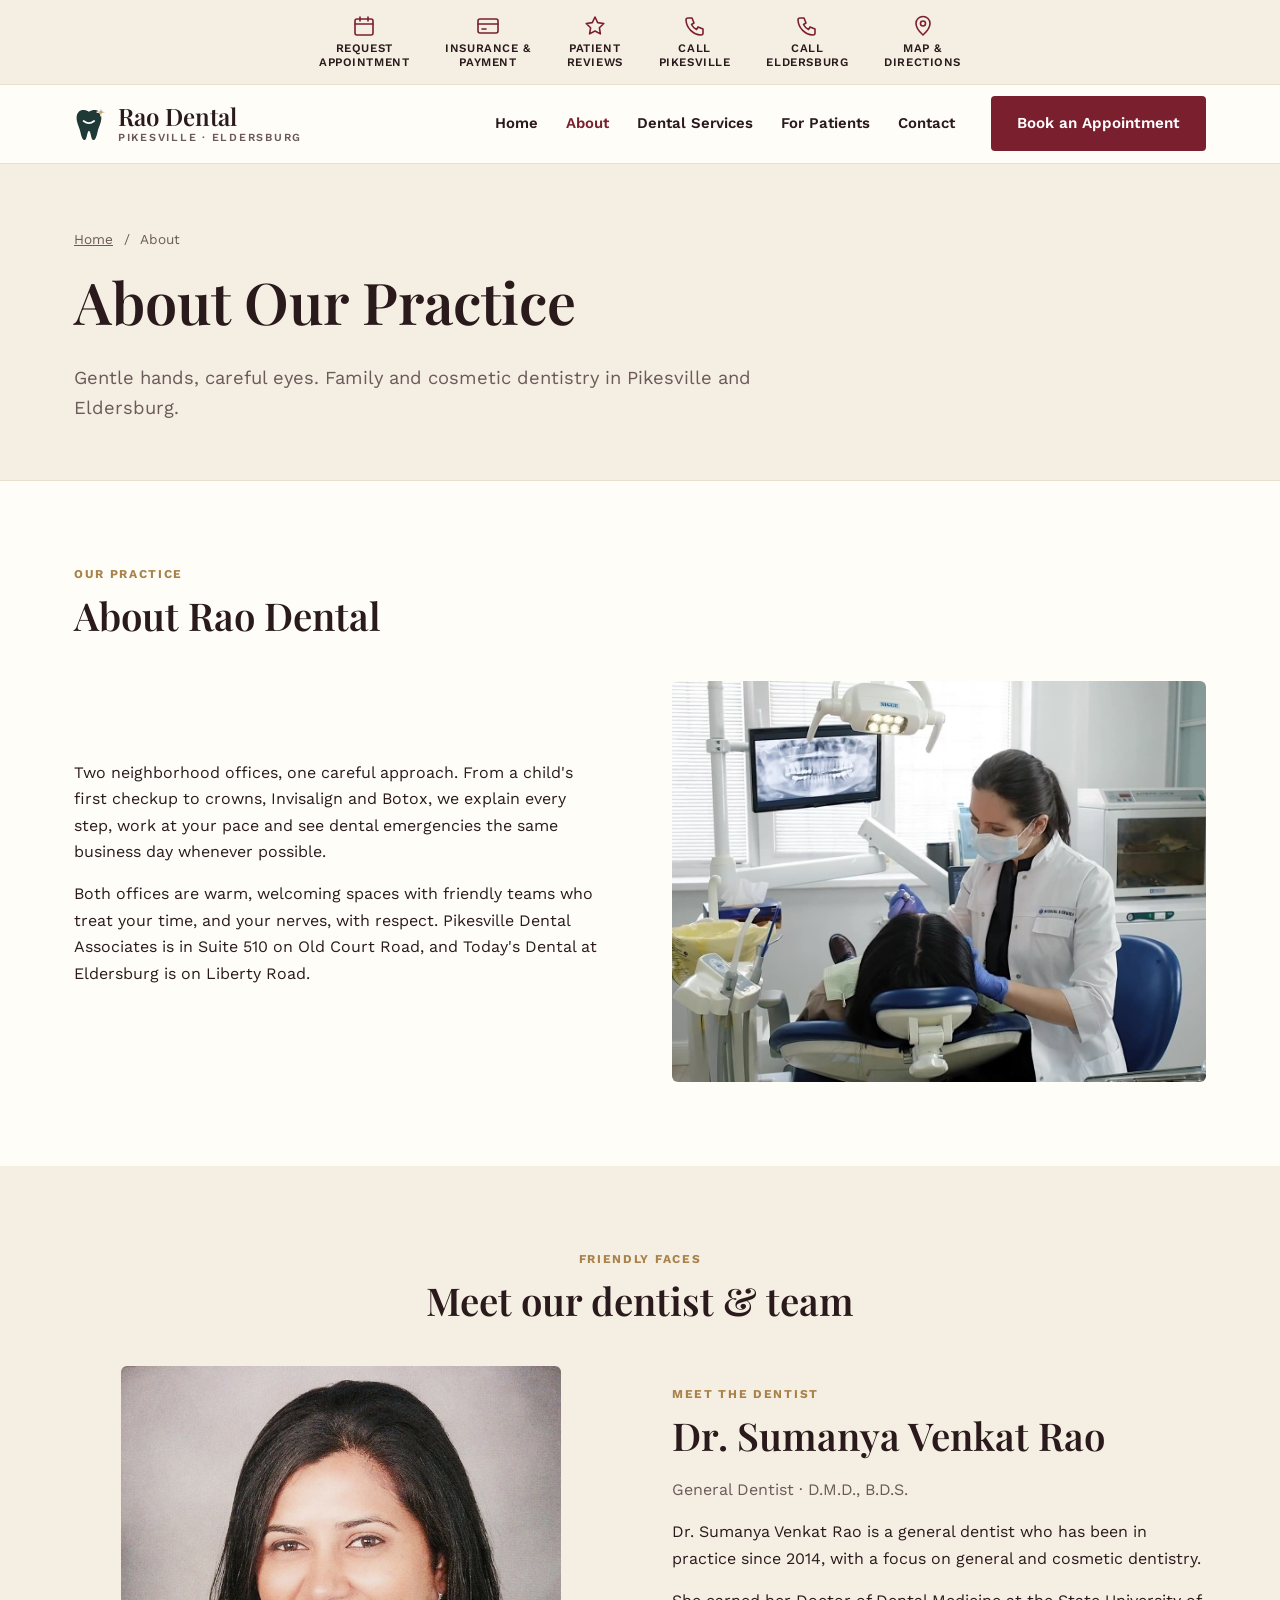
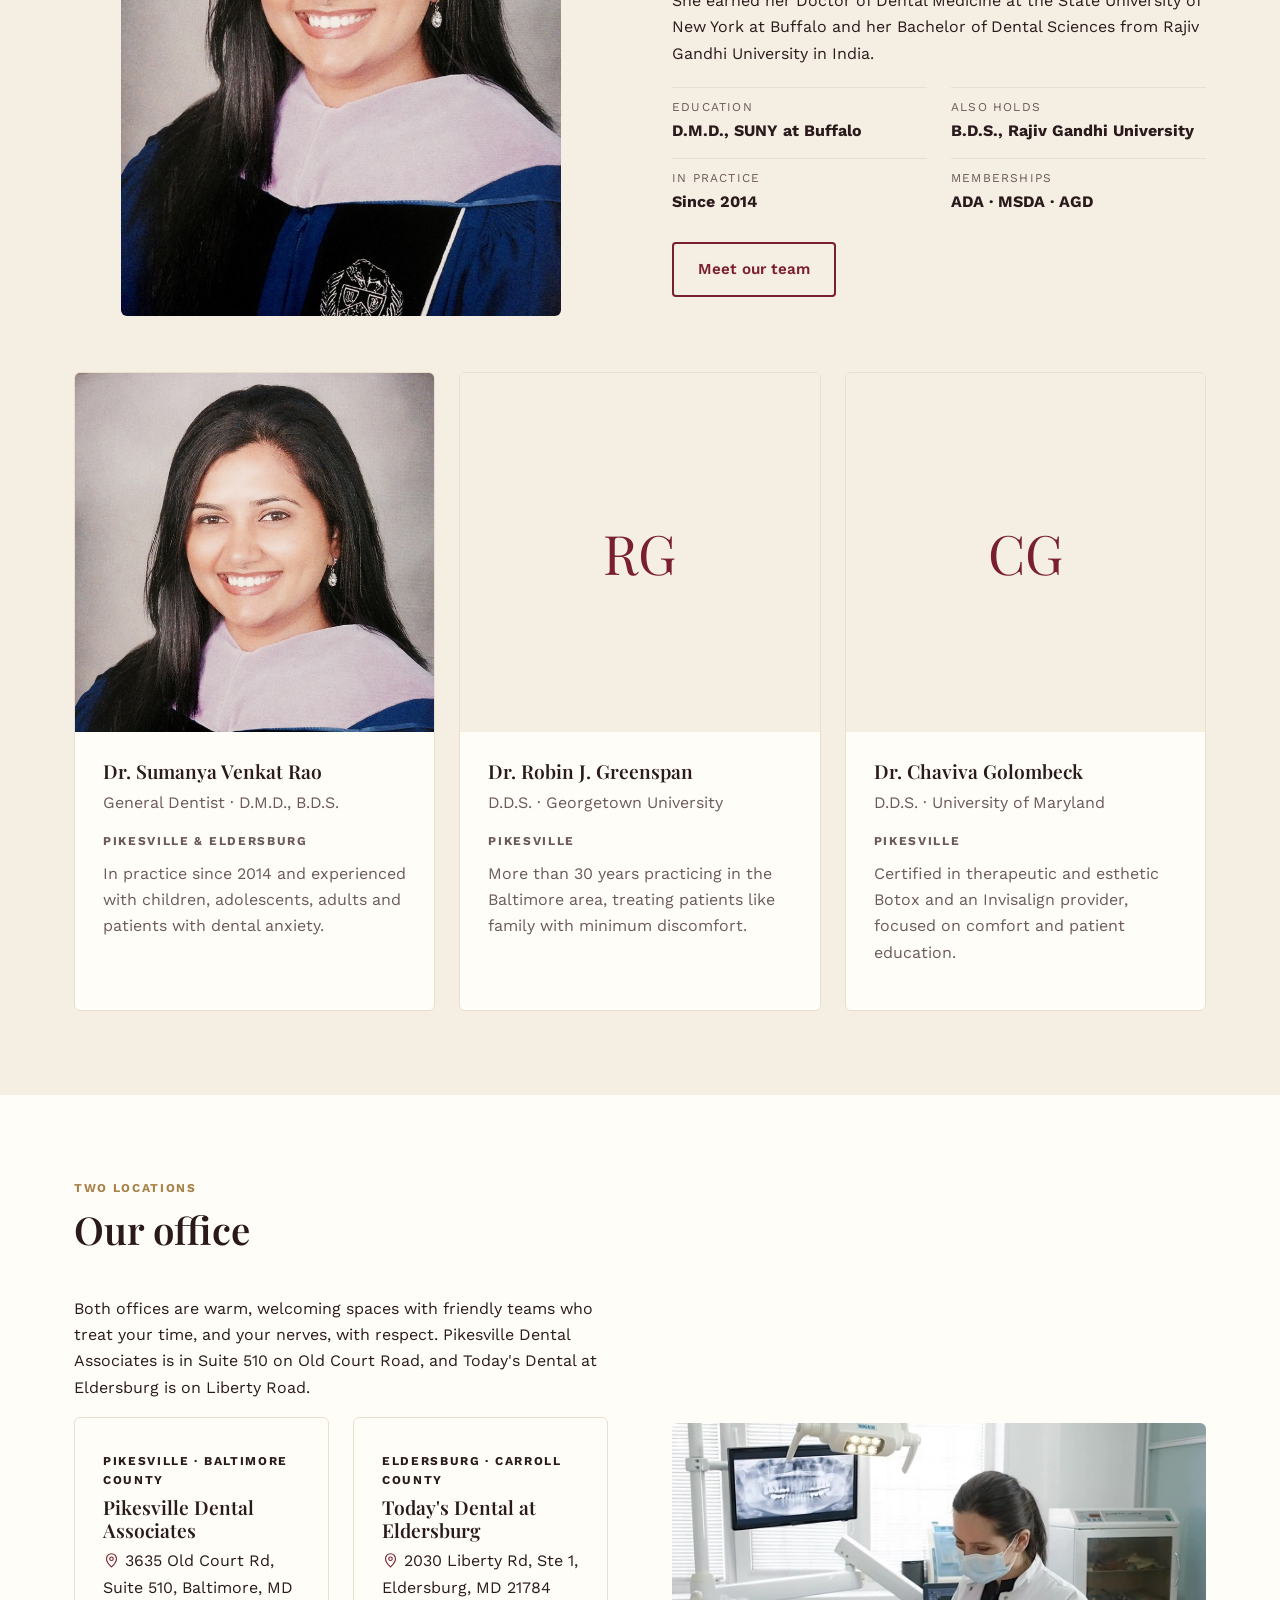
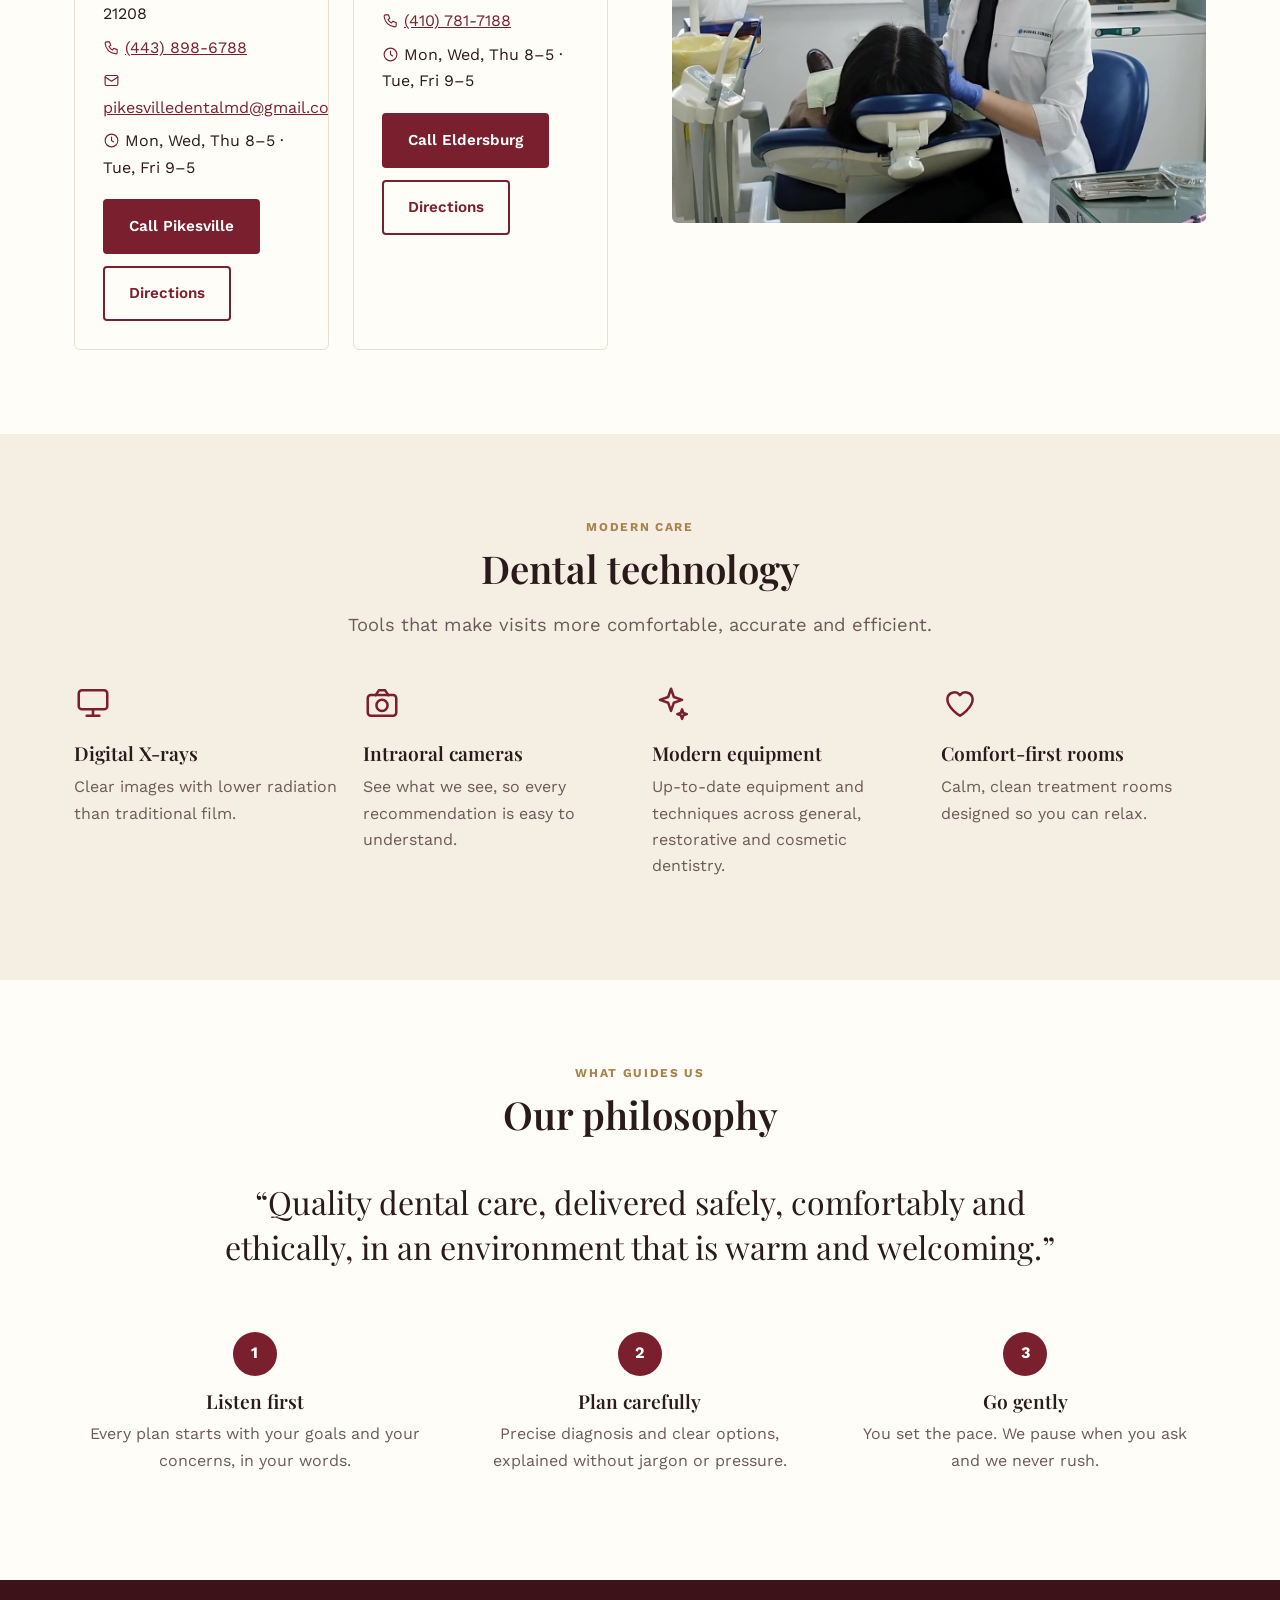
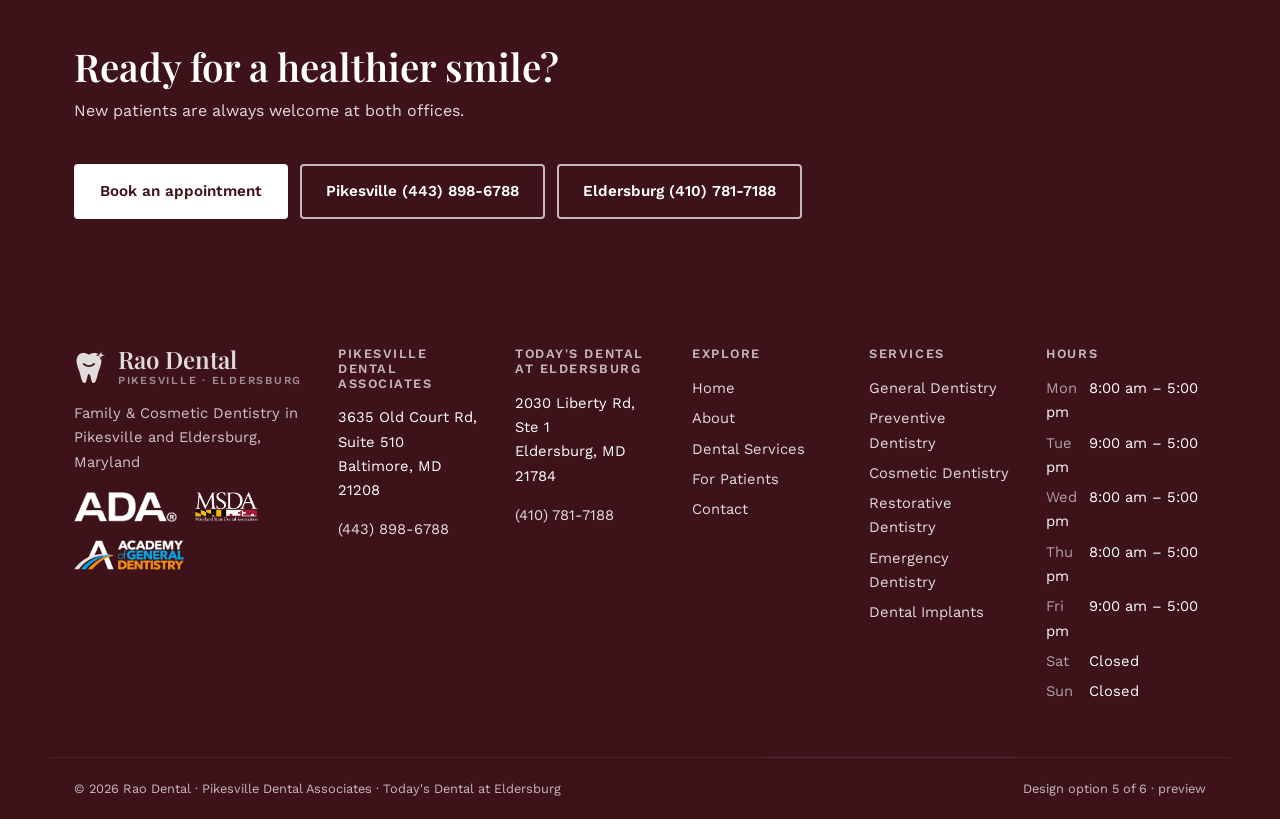
==== about.html @ 94f6a946 "Rao Dental design option 5: original layout with full sitemap Co-Authored-By: Claude Opus 5.5 <norep" ====
<!doctype html><html lang="en"><head><meta charset="utf-8"><meta name="viewport" content="width=device-width,initial-scale=1">
<title>About | Rao Dental</title><meta name="description" content="Family &amp; Cosmetic Dentistry in Pikesville and Eldersburg, Maryland"><meta name="robots" content="noindex">
<link rel="icon" href="img/rao-favicon.svg"><link rel="preconnect" href="https://fonts.googleapis.com"><link rel="preconnect" href="https://fonts.gstatic.com" crossorigin>
<link href="https://fonts.googleapis.com/css2?family=Playfair+Display:wght@500;600;700&family=Work+Sans:wght@400;500;600&display=swap" rel="stylesheet"><link rel="stylesheet" href="css/site.css"></head>
<body class="style-5"><a class="skip" href="#main">Skip to content</a><div class="util icons"><div class="wrap"><a href="contact.html#appointment"><svg class="ic" viewBox="0 0 24 24" fill="none" stroke="currentColor" stroke-width="1.6" stroke-linecap="round" stroke-linejoin="round" aria-hidden="true"><rect x="3" y="5" width="18" height="16" rx="2"/><path d="M3 10h18M8 3v4M16 3v4"/></svg><span>Request<br>Appointment</span></a><a href="patients.html#insurance"><svg class="ic" viewBox="0 0 24 24" fill="none" stroke="currentColor" stroke-width="1.6" stroke-linecap="round" stroke-linejoin="round" aria-hidden="true"><rect x="2" y="5" width="20" height="14" rx="2"/><path d="M2 10h20M6 15h4"/></svg><span>Insurance &amp;<br>Payment</span></a><a href="index.html#reviews"><svg class="ic" viewBox="0 0 24 24" fill="none" stroke="currentColor" stroke-width="1.6" stroke-linecap="round" stroke-linejoin="round" aria-hidden="true"><path d="M12 3l2.7 5.6 6.1.9-4.4 4.3 1 6.1L12 17l-5.4 2.9 1-6.1L3.2 9.5l6.1-.9L12 3z"/></svg><span>Patient<br>Reviews</span></a><a href="tel:+14438986788"><svg class="ic" viewBox="0 0 24 24" fill="none" stroke="currentColor" stroke-width="1.6" stroke-linecap="round" stroke-linejoin="round" aria-hidden="true"><path d="M5 4h4l2 5-2.5 1.5a11 11 0 0 0 5 5L15 13l5 2v4a2 2 0 0 1-2 2A16 16 0 0 1 3 6a2 2 0 0 1 2-2z"/></svg><span>Call<br>Pikesville</span></a><a href="tel:+14107817188"><svg class="ic" viewBox="0 0 24 24" fill="none" stroke="currentColor" stroke-width="1.6" stroke-linecap="round" stroke-linejoin="round" aria-hidden="true"><path d="M5 4h4l2 5-2.5 1.5a11 11 0 0 0 5 5L15 13l5 2v4a2 2 0 0 1-2 2A16 16 0 0 1 3 6a2 2 0 0 1 2-2z"/></svg><span>Call<br>Eldersburg</span></a><a href="contact.html#location"><svg class="ic" viewBox="0 0 24 24" fill="none" stroke="currentColor" stroke-width="1.6" stroke-linecap="round" stroke-linejoin="round" aria-hidden="true"><path d="M12 21s-7-6.2-7-11.5a7 7 0 0 1 14 0C19 14.8 12 21 12 21z"/><circle cx="12" cy="9.5" r="2.5"/></svg><span>Map &amp;<br>Directions</span></a></div></div><header class="site-header"><div class="wrap hdr"><a class="logo" href="index.html"><img src="img/rao-logo-mark.svg" alt="" class="logo-mark"><span>Rao Dental<small>Pikesville · Eldersburg</small></span></a><input type="checkbox" id="nav-t" class="nav-t" aria-label="Menu"><label for="nav-t" class="burger"><svg class="ic" viewBox="0 0 24 24" fill="none" stroke="currentColor" stroke-width="1.6" stroke-linecap="round" stroke-linejoin="round" aria-hidden="true"><path d="M4 7h16M4 12h16M4 17h16"/></svg></label><nav aria-label="Main"><ul class="nav"><li><a href="index.html">Home</a></li><li class="has-sub"><a href="about.html" aria-current="page">About</a><ul class="sub"><li><a href="about.html#practice">About Our Practice</a></li><li><a href="about.html#team">Meet Our Dentist &amp; Team</a></li><li><a href="about.html#office">Our Office</a></li><li><a href="about.html#technology">Dental Technology</a></li><li><a href="about.html#philosophy">Our Philosophy</a></li></ul></li><li class="has-sub"><a href="services.html">Dental Services</a><ul class="sub"><li><a href="services.html#general">General Dentistry</a></li><li><a href="services.html#preventive">Preventive Dentistry</a></li><li><a href="services.html#cosmetic">Cosmetic Dentistry</a></li><li><a href="services.html#restorative">Restorative Dentistry</a></li><li><a href="services.html#emergency">Emergency Dentistry</a></li><li><a href="services.html#implants">Dental Implants</a></li><li><a href="services.html#periodontal">Periodontal Care</a></li><li><a href="services.html#orthodontics">Orthodontics</a></li><li><a href="services.html#sedation">Sedation Dentistry</a></li></ul></li><li class="has-sub"><a href="patients.html">For Patients</a><ul class="sub"><li><a href="patients.html#new-patients">New Patient Information</a></li><li><a href="patients.html#first-visit">Your First Visit</a></li><li><a href="patients.html#forms">Patient Forms</a></li><li><a href="patients.html#insurance">Insurance &amp; Financing</a></li><li><a href="patients.html#payment">Payment Options</a></li><li><a href="patients.html#faq">Patient FAQs</a></li><li><a href="patients.html#post-op">Post-Operative Instructions</a></li></ul></li><li class="has-sub"><a href="contact.html">Contact</a><ul class="sub"><li><a href="contact.html#info">Contact Information</a></li><li><a href="contact.html#hours">Office Hours</a></li><li><a href="contact.html#location">Location &amp; Directions</a></li><li><a href="contact.html#appointment">Request an Appointment</a></li></ul></li></ul></nav><div class="hdr-cta"><a class="btn btn-primary" href="contact.html#appointment">Book an Appointment</a></div></div></header><main id="main"><section class="phero"><div class="wrap"><nav class="crumbs wrap" aria-label="Breadcrumb"><a href="index.html">Home</a> <span>/</span> About</nav><h1>About Our Practice</h1><p>Gentle hands, careful eyes. Family and cosmetic dentistry in Pikesville and Eldersburg.</p></div></section><section class="sec " id="practice"><div class="wrap"><header class="sec-head"><p class="eyebrow">Our practice</p><h2>About Rao Dental</h2></header><div class="split"><div class="split-text"><p>Two neighborhood offices, one careful approach. From a child&#x27;s first checkup to crowns, Invisalign and Botox, we explain every step, work at your pace and see dental emergencies the same business day whenever possible.</p><p>Both offices are warm, welcoming spaces with friendly teams who treat your time, and your nerves, with respect. Pikesville Dental Associates is in Suite 510 on Old Court Road, and Today&#x27;s Dental at Eldersburg is on Liberty Road.</p></div><div class="split-media"><img src="img/frame-4.jpg" alt="Dental care at Rao Dental" loading="lazy"></div></div></div></section><section class="sec alt" id="team"><div class="wrap"><header class="sec-head center"><p class="eyebrow">Friendly faces</p><h2>Meet our dentist &amp; team</h2></header><div class="split"><div class="split-media portrait"><img src="img/dr-rao-portrait.jpg" alt="Dr. Sumanya Venkat Rao" loading="lazy"></div><div class="split-text"><p class="eyebrow">Meet the dentist</p><h2>Dr. Sumanya Venkat Rao</h2><p class="muted">General Dentist · D.M.D., B.D.S.</p><p>Dr. Sumanya Venkat Rao is a general dentist who has been in practice since 2014, with a focus on general and cosmetic dentistry.</p><p>She earned her Doctor of Dental Medicine at the State University of New York at Buffalo and her Bachelor of Dental Sciences from Rajiv Gandhi University in India.</p><ul class="facts"><li><span>Education</span><strong>D.M.D., SUNY at Buffalo</strong></li><li><span>Also holds</span><strong>B.D.S., Rajiv Gandhi University</strong></li><li><span>In practice</span><strong>Since 2014</strong></li><li><span>Memberships</span><strong>ADA · MSDA · AGD</strong></li></ul><a class="btn btn-ghost" href="about.html#team">Meet our team</a></div></div><div class="mt-l"></div><div class="grid g3 team"><div class="card member"><img src="img/dr-rao-portrait.jpg" alt="Dr. Sumanya Venkat Rao" loading="lazy"><div class="card-body"><h3>Dr. Sumanya Venkat Rao</h3><p class="muted">General Dentist · D.M.D., B.D.S.</p><p class="eyebrow">Pikesville &amp; Eldersburg</p><p>In practice since 2014 and experienced with children, adolescents, adults and patients with dental anxiety.</p></div></div><div class="card member"><div class="avatar">RG</div><div class="card-body"><h3>Dr. Robin J. Greenspan</h3><p class="muted">D.D.S. · Georgetown University</p><p class="eyebrow">Pikesville</p><p>More than 30 years practicing in the Baltimore area, treating patients like family with minimum discomfort.</p></div></div><div class="card member"><div class="avatar">CG</div><div class="card-body"><h3>Dr. Chaviva Golombeck</h3><p class="muted">D.D.S. · University of Maryland</p><p class="eyebrow">Pikesville</p><p>Certified in therapeutic and esthetic Botox and an Invisalign provider, focused on comfort and patient education.</p></div></div></div></div></section><section class="sec " id="office"><div class="wrap"><header class="sec-head"><p class="eyebrow">Two locations</p><h2>Our office</h2></header><div class="split rev"><div class="split-media"><img src="img/frame-13.jpg" alt="Treatment room" loading="lazy"></div><div class="split-text"><p>Both offices are warm, welcoming spaces with friendly teams who treat your time, and your nerves, with respect. Pikesville Dental Associates is in Suite 510 on Old Court Road, and Today&#x27;s Dental at Eldersburg is on Liberty Road.</p><div class="grid g2 offices"><div class="card office"><div class="card-body"><p class="eyebrow">Pikesville · Baltimore County</p><h3>Pikesville Dental Associates</h3><p><svg class="ic sm" viewBox="0 0 24 24" fill="none" stroke="currentColor" stroke-width="1.6" stroke-linecap="round" stroke-linejoin="round" aria-hidden="true"><path d="M12 21s-7-6.2-7-11.5a7 7 0 0 1 14 0C19 14.8 12 21 12 21z"/><circle cx="12" cy="9.5" r="2.5"/></svg> 3635 Old Court Rd, Suite 510, Baltimore, MD 21208</p><p><svg class="ic sm" viewBox="0 0 24 24" fill="none" stroke="currentColor" stroke-width="1.6" stroke-linecap="round" stroke-linejoin="round" aria-hidden="true"><path d="M5 4h4l2 5-2.5 1.5a11 11 0 0 0 5 5L15 13l5 2v4a2 2 0 0 1-2 2A16 16 0 0 1 3 6a2 2 0 0 1 2-2z"/></svg> <a href="tel:+14438986788">(443) 898-6788</a></p><p><svg class="ic sm" viewBox="0 0 24 24" fill="none" stroke="currentColor" stroke-width="1.6" stroke-linecap="round" stroke-linejoin="round" aria-hidden="true"><rect x="3" y="5" width="18" height="14" rx="2"/><path d="M3 7l9 6 9-6"/></svg> <a href="mailto:pikesvilledentalmd@gmail.com">pikesvilledentalmd@gmail.com</a></p><p><svg class="ic sm" viewBox="0 0 24 24" fill="none" stroke="currentColor" stroke-width="1.6" stroke-linecap="round" stroke-linejoin="round" aria-hidden="true"><circle cx="12" cy="12" r="9"/><path d="M12 7v5l3 2"/></svg> Mon, Wed, Thu 8–5 · Tue, Fri 9–5</p><div class="btn-row"><a class="btn btn-primary" href="tel:+14438986788">Call Pikesville</a><a class="btn btn-ghost" href="https://www.google.com/maps/dir/?api=1&destination=3635+Old+Court+Rd%2C+Suite+510%2C+Baltimore%2C+MD+21208">Directions</a></div></div></div><div class="card office"><div class="card-body"><p class="eyebrow">Eldersburg · Carroll County</p><h3>Today&#x27;s Dental at Eldersburg</h3><p><svg class="ic sm" viewBox="0 0 24 24" fill="none" stroke="currentColor" stroke-width="1.6" stroke-linecap="round" stroke-linejoin="round" aria-hidden="true"><path d="M12 21s-7-6.2-7-11.5a7 7 0 0 1 14 0C19 14.8 12 21 12 21z"/><circle cx="12" cy="9.5" r="2.5"/></svg> 2030 Liberty Rd, Ste 1, Eldersburg, MD 21784</p><p><svg class="ic sm" viewBox="0 0 24 24" fill="none" stroke="currentColor" stroke-width="1.6" stroke-linecap="round" stroke-linejoin="round" aria-hidden="true"><path d="M5 4h4l2 5-2.5 1.5a11 11 0 0 0 5 5L15 13l5 2v4a2 2 0 0 1-2 2A16 16 0 0 1 3 6a2 2 0 0 1 2-2z"/></svg> <a href="tel:+14107817188">(410) 781-7188</a></p><p><svg class="ic sm" viewBox="0 0 24 24" fill="none" stroke="currentColor" stroke-width="1.6" stroke-linecap="round" stroke-linejoin="round" aria-hidden="true"><circle cx="12" cy="12" r="9"/><path d="M12 7v5l3 2"/></svg> Mon, Wed, Thu 8–5 · Tue, Fri 9–5</p><div class="btn-row"><a class="btn btn-primary" href="tel:+14107817188">Call Eldersburg</a><a class="btn btn-ghost" href="https://www.google.com/maps/dir/?api=1&destination=2030+Liberty+Rd%2C+Ste+1%2C+Eldersburg%2C+MD+21784">Directions</a></div></div></div></div></div></div></div></section><section class="sec alt" id="technology"><div class="wrap"><header class="sec-head center"><p class="eyebrow">Modern care</p><h2>Dental technology</h2><p class="lead">Tools that make visits more comfortable, accurate and efficient.</p></header><div class="grid g4 tech"><div class="tech-item"><svg class="ic tech-ic" viewBox="0 0 24 24" fill="none" stroke="currentColor" stroke-width="1.6" stroke-linecap="round" stroke-linejoin="round" aria-hidden="true"><rect x="3" y="4" width="18" height="12" rx="2"/><path d="M8 20h8M12 16v4"/></svg><h3>Digital X-rays</h3><p>Clear images with lower radiation than traditional film.</p></div><div class="tech-item"><svg class="ic tech-ic" viewBox="0 0 24 24" fill="none" stroke="currentColor" stroke-width="1.6" stroke-linecap="round" stroke-linejoin="round" aria-hidden="true"><rect x="3" y="7" width="18" height="13" rx="2"/><circle cx="12" cy="13.5" r="3.5"/><path d="M8 7l2-3h4l2 3"/></svg><h3>Intraoral cameras</h3><p>See what we see, so every recommendation is easy to understand.</p></div><div class="tech-item"><svg class="ic tech-ic" viewBox="0 0 24 24" fill="none" stroke="currentColor" stroke-width="1.6" stroke-linecap="round" stroke-linejoin="round" aria-hidden="true"><path d="M12 3l1.8 5.2L19 10l-5.2 1.8L12 17l-1.8-5.2L5 10l5.2-1.8L12 3z"/><path d="M19 16l.8 2.2L22 19l-2.2.8L19 22l-.8-2.2L16 19l2.2-.8z"/></svg><h3>Modern equipment</h3><p>Up-to-date equipment and techniques across general, restorative and cosmetic dentistry.</p></div><div class="tech-item"><svg class="ic tech-ic" viewBox="0 0 24 24" fill="none" stroke="currentColor" stroke-width="1.6" stroke-linecap="round" stroke-linejoin="round" aria-hidden="true"><path d="M12 20s-8-4.7-8-10.5A4.5 4.5 0 0 1 12 7a4.5 4.5 0 0 1 8 2.5C20 15.3 12 20 12 20z"/></svg><h3>Comfort-first rooms</h3><p>Calm, clean treatment rooms designed so you can relax.</p></div></div></div></section><section class="sec " id="philosophy"><div class="wrap"><header class="sec-head center"><p class="eyebrow">What guides us</p><h2>Our philosophy</h2></header><blockquote class="big-quote">“Quality dental care, delivered safely, comfortably and ethically, in an environment that is warm and welcoming.”</blockquote><div class="grid g3 promises"><div class="why-item"><span class="step">1</span><h3>Listen first</h3><p>Every plan starts with your goals and your concerns, in your words.</p></div><div class="why-item"><span class="step">2</span><h3>Plan carefully</h3><p>Precise diagnosis and clear options, explained without jargon or pressure.</p></div><div class="why-item"><span class="step">3</span><h3>Go gently</h3><p>You set the pace. We pause when you ask and we never rush.</p></div></div></div></section><section class="cta-band"><div class="wrap"><div><h2>Ready for a healthier smile?</h2><p>New patients are always welcome at both offices.</p></div><div class="btn-row"><a class="btn btn-light" href="contact.html#appointment">Book an appointment</a><a class="btn btn-outline-light" href="tel:+14438986788">Pikesville (443) 898-6788</a><a class="btn btn-outline-light" href="tel:+14107817188">Eldersburg (410) 781-7188</a></div></div></section></main><footer class="site-footer"><div class="wrap fgrid"><div class="fbrand"><a class="logo" href="index.html"><img src="img/rao-logo-mark.svg" alt="" class="logo-mark"><span>Rao Dental<small>Pikesville · Eldersburg</small></span></a><p>Family &amp; Cosmetic Dentistry in Pikesville and Eldersburg, Maryland</p><div class="badges"><img src="img/assoc-ada-white.png" alt="ADA member" loading="lazy"><img src="img/assoc-msda-white.png" alt="MSDA member" loading="lazy"><img src="img/assoc-agd-white.png" alt="AGD member" loading="lazy"></div></div><div><h4>Pikesville Dental Associates</h4><p>3635 Old Court Rd, Suite 510<br>Baltimore, MD 21208</p><p><a href="tel:+14438986788">(443) 898-6788</a></p></div><div><h4>Today&#x27;s Dental at Eldersburg</h4><p>2030 Liberty Rd, Ste 1<br>Eldersburg, MD 21784</p><p><a href="tel:+14107817188">(410) 781-7188</a></p></div><div><h4>Explore</h4><ul><li><a href="index.html">Home</a></li><li><a href="about.html">About</a></li><li><a href="services.html">Dental Services</a></li><li><a href="patients.html">For Patients</a></li><li><a href="contact.html">Contact</a></li></ul></div><div><h4>Services</h4><ul><li><a href="services.html#general">General Dentistry</a></li><li><a href="services.html#preventive">Preventive Dentistry</a></li><li><a href="services.html#cosmetic">Cosmetic Dentistry</a></li><li><a href="services.html#restorative">Restorative Dentistry</a></li><li><a href="services.html#emergency">Emergency Dentistry</a></li><li><a href="services.html#implants">Dental Implants</a></li></ul></div><div><h4>Hours</h4><ul class="fh"><li><span>Mon</span> 8:00 am – 5:00 pm</li><li><span>Tue</span> 9:00 am – 5:00 pm</li><li><span>Wed</span> 8:00 am – 5:00 pm</li><li><span>Thu</span> 8:00 am – 5:00 pm</li><li><span>Fri</span> 9:00 am – 5:00 pm</li><li><span>Sat</span> Closed</li><li><span>Sun</span> Closed</li></ul></div></div><div class="wrap fbot"><span>© 2026 Rao Dental · Pikesville Dental Associates · Today's Dental at Eldersburg</span><span>Design option 5 of 6 · preview</span></div></footer></body></html>
---- css/site.css ----
/* Rao Dental design options: shared base. Themes set the variables below. */
:root{--bg:#fff;--bg2:#f5f6f8;--ink:#1d2430;--muted:#5b6574;--line:#e3e6ea;--pri:#1f4e79;--pri-ink:#fff;--acc:#c8a24a;--dark:#14243a;--dark-ink:#fff;
--radius:10px;--btn-radius:6px;--shadow:0 6px 24px rgba(20,30,50,.08);--head:Georgia,serif;--body:system-ui,sans-serif;--wrap:1180px;--hw:600}
*{box-sizing:border-box}html{scroll-behavior:smooth;scroll-padding-top:110px}
body{margin:0;background:var(--bg);color:var(--ink);font:16px/1.65 var(--body);-webkit-font-smoothing:antialiased}
img{max-width:100%;display:block}a{color:var(--pri)}
h1,h2,h3,h4{font-family:var(--head);font-weight:var(--hw);line-height:1.15;margin:0 0 .5em;color:inherit}
h1{font-size:clamp(2.1rem,4.6vw,3.6rem)}h2{font-size:clamp(1.6rem,3vw,2.4rem)}h3{font-size:1.2rem}
p{margin:0 0 1em}.wrap{max-width:var(--wrap);margin:0 auto;padding:0 24px}
.skip{position:absolute;left:-999px}.skip:focus{left:12px;top:12px;background:#fff;padding:8px 12px;z-index:99}
.ic{width:24px;height:24px;flex:none}.ic.sm{width:17px;height:17px;vertical-align:-3px}.ic.big{width:44px;height:44px}
.eyebrow{text-transform:uppercase;letter-spacing:.14em;font-size:.75rem;font-weight:700;color:var(--acc);margin-bottom:.7em}
.lead{font-size:1.15rem;color:var(--muted)}.muted{color:var(--muted)}.fine{font-size:.85rem;color:var(--muted)}
.center{text-align:center}.mt{margin-top:32px}.mt-l{margin-top:56px}
/* buttons */
.btn{display:inline-flex;align-items:center;gap:8px;padding:13px 24px;border-radius:var(--btn-radius);font-weight:600;font-size:.95rem;text-decoration:none;border:2px solid transparent;transition:.2s;cursor:pointer;font-family:var(--body)}
.btn-primary{background:var(--pri);color:var(--pri-ink)}.btn-primary:hover{filter:brightness(1.1);transform:translateY(-1px)}
.btn-ghost{border-color:currentColor;color:var(--pri);background:transparent}.btn-ghost:hover{background:var(--pri);color:var(--pri-ink);border-color:var(--pri)}
.btn-light{background:#fff;color:var(--dark)}.btn-outline-light{border-color:rgba(255,255,255,.7);color:#fff}.btn-outline-light:hover{background:#fff;color:var(--dark)}
.btn-row{display:flex;flex-wrap:wrap;gap:12px;margin-top:8px}.btn-row.center{justify-content:center}
/* utility + header */
.util{background:var(--dark);color:var(--dark-ink);font-size:.85rem}.util .wrap{display:flex;justify-content:space-between;gap:16px;padding-top:8px;padding-bottom:8px;flex-wrap:wrap}
.util a{color:inherit;text-decoration:none;margin-left:16px}.util a:hover{text-decoration:underline}.util-r{display:flex;flex-wrap:wrap;align-items:center}
.site-header{background:var(--bg);border-bottom:1px solid var(--line);position:sticky;top:0;z-index:50}
.hdr{display:flex;align-items:center;gap:24px;min-height:78px}
.logo{display:flex;align-items:center;gap:10px;text-decoration:none;color:var(--ink);font-family:var(--head);font-size:1.5rem;font-weight:var(--hw);line-height:1}
.logo small{display:block;font-family:var(--body);font-size:.68rem;letter-spacing:.16em;text-transform:uppercase;color:var(--muted);margin-top:5px;font-weight:600}
.logo-mark{width:34px;height:34px}
nav{margin-left:auto}.nav{list-style:none;margin:0;padding:0;display:flex;gap:4px}
.nav>li{position:relative}.nav>li>a{display:block;padding:10px 12px;text-decoration:none;color:var(--ink);font-weight:600;font-size:.93rem;border-radius:6px}
.nav>li>a:hover,.nav>li>a[aria-current]{color:var(--pri)}
.sub{list-style:none;margin:0;padding:8px;position:absolute;left:0;top:100%;min-width:250px;background:#fff;border:1px solid var(--line);border-radius:10px;box-shadow:var(--shadow);opacity:0;visibility:hidden;transform:translateY(6px);transition:.18s}
.has-sub:hover .sub,.has-sub:focus-within .sub{opacity:1;visibility:visible;transform:none}
.sub a{display:block;padding:8px 12px;color:var(--ink);text-decoration:none;font-size:.9rem;border-radius:6px}.sub a:hover{background:var(--bg2);color:var(--pri)}
.nav-t{display:none}.burger{display:none;cursor:pointer;color:var(--ink);margin-left:auto}
/* sections */
.sec{padding:84px 0}.sec.alt{background:var(--bg2)}.sec.narrow .wrap{max-width:860px}
.sec-head{max-width:720px;margin-bottom:44px}.sec-head.center{margin-left:auto;margin-right:auto;text-align:center}
.grid{display:grid;gap:24px}.g2{grid-template-columns:repeat(2,1fr)}.g3{grid-template-columns:repeat(3,1fr)}.g4{grid-template-columns:repeat(4,1fr)}.tight{gap:14px 18px}
.card{background:var(--bg);border:1px solid var(--line);border-radius:var(--radius);overflow:hidden;color:inherit;text-decoration:none;display:block}
.card-body{padding:28px}.card h3{margin-bottom:.4em}.card p{color:var(--muted)}
a.card{transition:.2s}a.card:hover{transform:translateY(-3px);box-shadow:var(--shadow)}
.svc .more{font-weight:700;color:var(--pri);font-size:.9rem}.svc-ic{width:40px;height:40px;color:var(--pri);margin-bottom:14px}
.svc .num{display:block;font-family:var(--head);color:var(--acc);font-size:1.1rem;margin-bottom:6px}
.svc-img{aspect-ratio:16/10;background-size:cover;background-position:center}
/* hero */
.hero{position:relative}
.hero-photo{background-size:cover;background-position:center;color:#fff;padding:150px 0 130px}
.hero-photo::before{content:"";position:absolute;inset:0;background:var(--hero-tint,rgba(10,20,40,.55))}.hero-photo .wrap{position:relative}
.hero-photo.center{text-align:center}.hero-photo.center .lead{max-width:680px;margin:0 auto 20px;color:rgba(255,255,255,.9)}.hero-photo.center .btn-row{justify-content:center}
.hero-photo .eyebrow{color:var(--hero-eyebrow,#fff)}.hero-photo h1{max-width:820px}.hero-photo.center h1{margin:0 auto .4em}
.hero-box{max-width:620px}.hero-photo.left .lead{color:rgba(255,255,255,.88)}
.hero-split{padding:72px 0}.hero-img{position:relative}.hero-img img{border-radius:calc(var(--radius) * 1.6);aspect-ratio:4/3.4;object-fit:cover;width:100%}
.float-card{position:absolute;left:-18px;bottom:26px;background:var(--bg);color:var(--ink);padding:14px 18px;border-radius:12px;box-shadow:var(--shadow);display:flex;align-items:center;gap:8px}
.chips{list-style:none;padding:0;margin:26px 0 0;display:flex;flex-wrap:wrap;gap:10px 20px;font-size:.92rem;font-weight:600}.chips .ic{color:var(--pri)}
.hero-text{padding:70px 0 0}.hero-text .lead{max-width:720px}.hero-band{height:380px;background-size:cover;background-position:center 35%;margin-top:56px}
.hero-tc{padding:110px 0 100px;text-align:center}.hero-tc .lead{max-width:700px;margin:0 auto 26px}.hero-tc h1{max-width:900px;margin:0 auto .4em}
/* split */
.split{display:grid;grid-template-columns:1fr 1fr;gap:64px;align-items:center}.split.rev .split-media{order:2}
.split-media img{width:100%;border-radius:var(--radius);aspect-ratio:4/3;object-fit:cover}.split-media.portrait img{aspect-ratio:4/5;max-width:440px;margin:0 auto;object-position:top}
.facts{list-style:none;padding:0;margin:20px 0 26px;display:grid;grid-template-columns:1fr 1fr;gap:14px 24px}
.facts li{border-top:1px solid var(--line);padding-top:10px}.facts span{display:block;font-size:.75rem;text-transform:uppercase;letter-spacing:.1em;color:var(--muted)}
.tick{margin:.5em 0}.tick .ic{color:var(--pri)}
/* blocks */
.why-item{padding:6px}.why-ic,.tech-ic{width:38px;height:38px;color:var(--pri);margin-bottom:12px}.why-item p,.tech-item p{color:var(--muted)}
.quote{padding:30px;display:flex;flex-direction:column}.quote blockquote{margin:12px 0 18px;font-family:var(--head);font-size:1.15rem;line-height:1.5;flex:1}
.quote figcaption span{display:block;font-size:.85rem;color:var(--muted)}.stars{display:flex;gap:2px;color:var(--acc)}.st{width:18px;height:18px;fill:currentColor}
.rating-note{text-align:center;margin-top:28px;color:var(--muted)}.rating-note .st{color:var(--acc);vertical-align:-3px}
.ins{display:grid;grid-template-columns:1.3fr 1fr;gap:48px;align-items:center;background:var(--bg2);border-radius:calc(var(--radius) * 1.4);padding:48px}
.sec.alt .ins{background:var(--bg)}
.ins-list{list-style:none;padding:0;margin:0}.ins-list li{padding:12px 0;border-bottom:1px solid var(--line);font-weight:600}.ins-list .ic{color:var(--pri)}
.faq details{border-bottom:1px solid var(--line);padding:4px 0}.faq summary{cursor:pointer;list-style:none;padding:18px 40px 18px 0;font-weight:700;font-size:1.05rem;position:relative}
.faq summary::-webkit-details-marker{display:none}.faq p{color:var(--muted);padding-right:40px}
.plus{position:absolute;right:6px;top:50%;width:16px;height:16px;transform:translateY(-50%)}.plus::before,.plus::after{content:"";position:absolute;background:var(--pri);left:0;top:7px;width:16px;height:2px;transition:.2s}
.plus::after{transform:rotate(90deg)}details[open] .plus::after{transform:rotate(0)}
.hours{width:100%;border-collapse:collapse;margin:8px 0 12px}.hours th,.hours td{text-align:left;padding:8px 0;border-bottom:1px solid var(--line);font-weight:500}.hours td{text-align:right;color:var(--muted)}
.office p{margin:.45em 0;color:var(--ink)}.office .ic{color:var(--pri)}.office .btn-row{margin-top:18px}
.map{width:100%;height:240px;border:0;display:block;filter:grayscale(.2)}.map.tall{height:340px;border-radius:var(--radius);margin:6px 0 14px}
.steps{list-style:none;padding:0;margin:0;display:grid;grid-template-columns:repeat(3,1fr);gap:28px}
.step{display:inline-grid;place-items:center;width:44px;height:44px;border-radius:50%;background:var(--pri);color:var(--pri-ink);font-weight:700;margin-bottom:14px}
.steps p{color:var(--muted)}
.cta-band{background:var(--dark);color:var(--dark-ink);padding:64px 0}.cta-band .wrap{display:flex;justify-content:space-between;align-items:center;gap:32px;flex-wrap:wrap}
.cta-band p{opacity:.85;margin:0}.cta-band h2{margin-bottom:.25em}
.badges{display:flex;gap:28px;align-items:center;flex-wrap:wrap}.badges img{height:40px;width:auto}
.trust{background:var(--dark);padding:26px 0}.trust .badges{justify-content:center;gap:56px}.trust img{height:48px}
.quick{background:var(--bg2);border-bottom:1px solid var(--line)}.quick .grid{gap:0}
.q{display:flex;gap:14px;align-items:center;padding:26px 20px;text-decoration:none;color:var(--ink);border-right:1px solid var(--line)}.q:last-child{border-right:0}
.q .ic{color:var(--pri);width:30px;height:30px}.q small{display:block;color:var(--muted);font-size:.85rem}.q:hover strong{color:var(--pri)}
.notice{background:var(--acc-soft,#fff6e0);border-top:1px solid var(--line);border-bottom:1px solid var(--line)}
.notice .wrap{display:flex;gap:14px;align-items:center;padding-top:18px;padding-bottom:18px}.notice p{margin:0}.notice a{font-weight:700}.notice .ic{color:var(--acc)}
.intro{max-width:760px;margin:0 auto;text-align:center;font-size:1.1rem}.intro p{color:var(--muted)}
.gallery{display:grid;grid-template-columns:repeat(3,1fr);gap:12px}.gallery img{aspect-ratio:1;object-fit:cover;border-radius:var(--radius)}
/* inner pages */
.phero{background:var(--bg2);padding:64px 0 56px;border-bottom:1px solid var(--line)}.phero p{font-size:1.15rem;color:var(--muted);max-width:680px;margin:0}
.crumbs{padding:0!important;margin-bottom:18px;font-size:.85rem;color:var(--muted)}.crumbs a{color:var(--muted)}.crumbs span{margin:0 6px}
.team .member img,.avatar{aspect-ratio:1;width:100%;object-fit:cover;object-position:top}
.avatar{display:grid;place-items:center;background:var(--bg2);color:var(--pri);font-family:var(--head);font-size:3.4rem}
.big-quote{font-family:var(--head);font-size:clamp(1.4rem,2.6vw,2rem);max-width:860px;margin:0 auto 56px;text-align:center;line-height:1.4}
.promises{text-align:center}
.jump{display:flex;flex-wrap:wrap;gap:10px;margin-bottom:56px}.jump a{padding:9px 16px;border:1px solid var(--line);border-radius:999px;text-decoration:none;color:var(--ink);font-size:.9rem;font-weight:600}.jump a:hover{border-color:var(--pri);color:var(--pri)}
.svc-row{display:grid;grid-template-columns:1fr 1.15fr;gap:56px;align-items:center;padding:44px 0;border-top:1px solid var(--line)}.svc-row.rev .svc-row-media{order:2}
.svc-row-media{aspect-ratio:16/10;border-radius:var(--radius);background-size:cover;background-position:center;position:relative;display:grid;place-items:center;overflow:hidden}
.svc-row-media::before{content:"";position:absolute;inset:0;background:var(--svc-tint,rgba(15,30,55,.45))}.svc-row-media .ic{position:relative;color:#fff;width:64px;height:64px}
.checks{list-style:none;padding:0;margin:14px 0 22px}.checks li{padding:5px 0}.checks .ic{color:var(--pri)}.checks.cols{columns:2;gap:32px}
.form label{display:block;font-weight:600;font-size:.88rem;margin-bottom:14px}
.form input,.form select,.form textarea{display:block;width:100%;margin-top:6px;padding:12px 14px;border:1px solid var(--line);border-radius:var(--btn-radius);font:inherit;background:var(--bg);color:var(--ink)}
.form .ok{background:var(--bg2);padding:12px;border-radius:8px;margin-top:14px}
.form-card .ic{color:var(--pri);margin-bottom:12px}
/* footer */
.site-footer{background:var(--dark);color:var(--dark-ink);padding:64px 0 0;font-size:.92rem}
.site-footer a{color:inherit;opacity:.85;text-decoration:none}.site-footer a:hover{opacity:1;text-decoration:underline}
.fgrid{display:grid;grid-template-columns:1.6fr 1fr 1fr 1fr 1fr 1.1fr;gap:32px}.site-footer h4{font-family:var(--body);font-size:.8rem;text-transform:uppercase;letter-spacing:.12em;margin-bottom:14px;opacity:.7}
.site-footer ul{list-style:none;margin:0;padding:0}.site-footer li{margin:6px 0}.site-footer .logo{color:#fff;margin-bottom:14px}.site-footer .logo small{color:rgba(255,255,255,.6)}
.site-footer .logo-mark{filter:brightness(0) invert(1)}.fbrand p{opacity:.75}.fbrand .badges{gap:18px;margin-top:18px}.fbrand .badges img{height:30px}
.fh span{display:inline-block;width:38px;opacity:.6}.fbot{display:flex;justify-content:space-between;gap:16px;flex-wrap:wrap;border-top:1px solid rgba(255,255,255,.12);margin-top:48px;padding-top:20px;padding-bottom:20px;font-size:.8rem;opacity:.7}
.sticky-bar{display:none}
/* responsive */
@media (max-width:1080px){.hdr-cta{display:none}.fgrid{grid-template-columns:1fr 1fr 1fr}.fbrand{grid-column:1/-1}.g4{grid-template-columns:repeat(2,1fr)}.q:nth-child(2){border-right:0}}
@media (max-width:900px){
 .burger{display:block}nav{display:none;position:absolute;left:0;right:0;top:100%;background:var(--bg);border-bottom:1px solid var(--line);box-shadow:var(--shadow);max-height:75vh;overflow:auto}
 .nav-t:checked~nav{display:block}.nav{flex-direction:column;padding:12px 24px}.sub{position:static;opacity:1;visibility:visible;transform:none;box-shadow:none;border:0;padding:0 0 8px 12px;min-width:0}
 .g2,.g3,.split,.svc-row,.ins,.steps{grid-template-columns:1fr}.split{gap:36px}.split.rev .split-media,.svc-row.rev .svc-row-media{order:0}
 .sec{padding:60px 0}.ins{padding:30px}.gallery{grid-template-columns:repeat(2,1fr)}.util .wrap{justify-content:center}.util .wrap>span:first-child{display:none}
 .float-card{left:12px}.hero-photo{padding:110px 0 90px}
 .sticky-bar{display:flex;position:fixed;left:12px;right:12px;bottom:12px;z-index:60;gap:10px}.sticky-bar a{flex:1;text-align:center;padding:14px;border-radius:999px;background:var(--dark);color:#fff;text-decoration:none;font-weight:700}
 .sticky-bar a.primary{background:var(--pri);color:var(--pri-ink)}body:has(.sticky-bar){padding-bottom:76px}
}
@media (max-width:560px){.g4,.fgrid{grid-template-columns:1fr}.q{border-right:0;border-bottom:1px solid var(--line)}.checks.cols{columns:1}.facts{grid-template-columns:1fr}}
.nav>li>a{white-space:nowrap}.btn{white-space:nowrap}

/* ---- theme ---- */

:root{--bg:#fffdf8;--bg2:#f5eee3;--ink:#2a1a1c;--muted:#6b5a58;--line:#eadfce;--pri:#7a1f2e;--acc:#a8824a;--dark:#3d1219;
--head:'Playfair Display',Georgia,serif;--body:'Work Sans',system-ui,sans-serif;--hw:600;--radius:6px;--btn-radius:4px;--hero-tint:linear-gradient(90deg,rgba(40,10,16,.78),rgba(40,10,16,.2))}
.util.icons{background:var(--bg2);color:var(--ink);border-bottom:1px solid var(--line)}.util.icons .wrap{justify-content:center;gap:4px}
.util.icons a{display:flex;flex-direction:column;align-items:center;gap:4px;margin:0;padding:6px 16px;text-align:center;font-size:.72rem;line-height:1.2;font-weight:600;text-transform:uppercase;letter-spacing:.05em}
.util.icons .ic{color:var(--pri)}.svc-img{aspect-ratio:4/3}.svc .card-body{background:#fff}
.trust{background:var(--pri)}@media(max-width:900px){.util.icons a{padding:6px 8px;font-size:.62rem}}
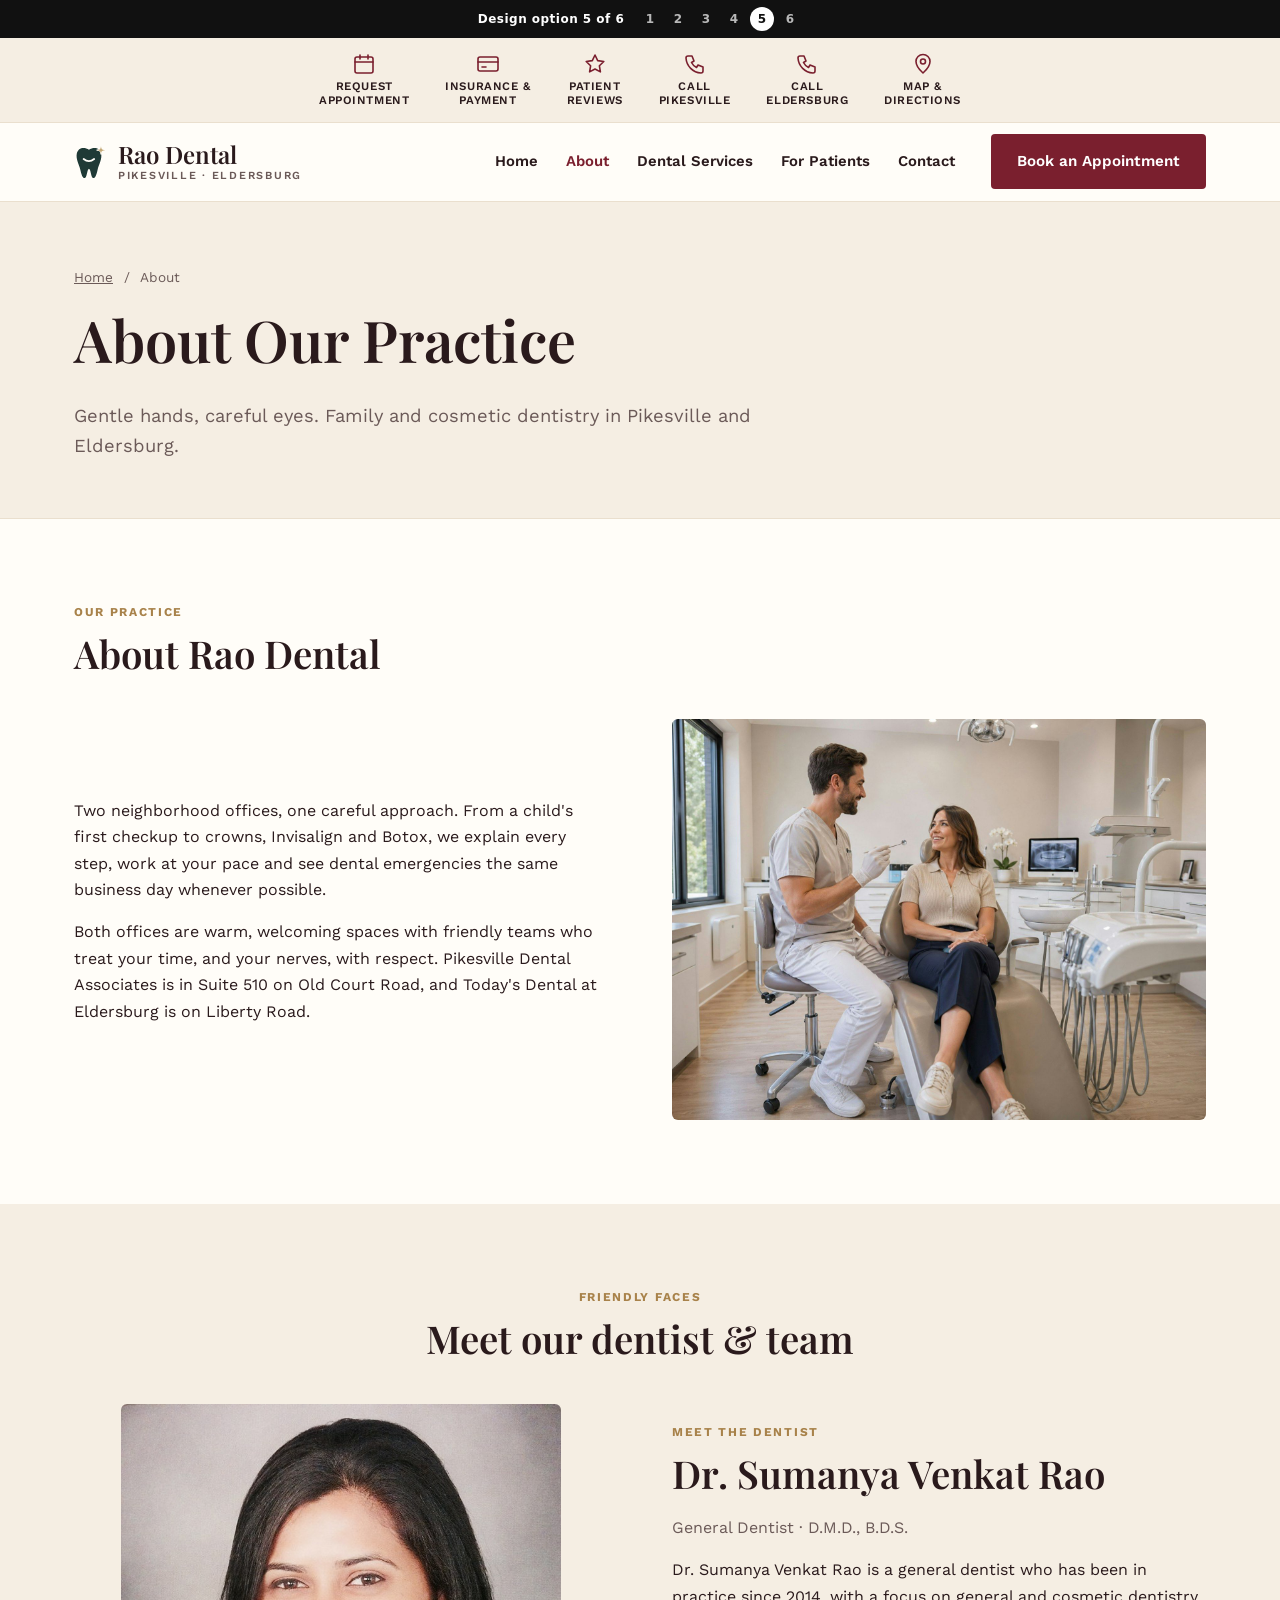
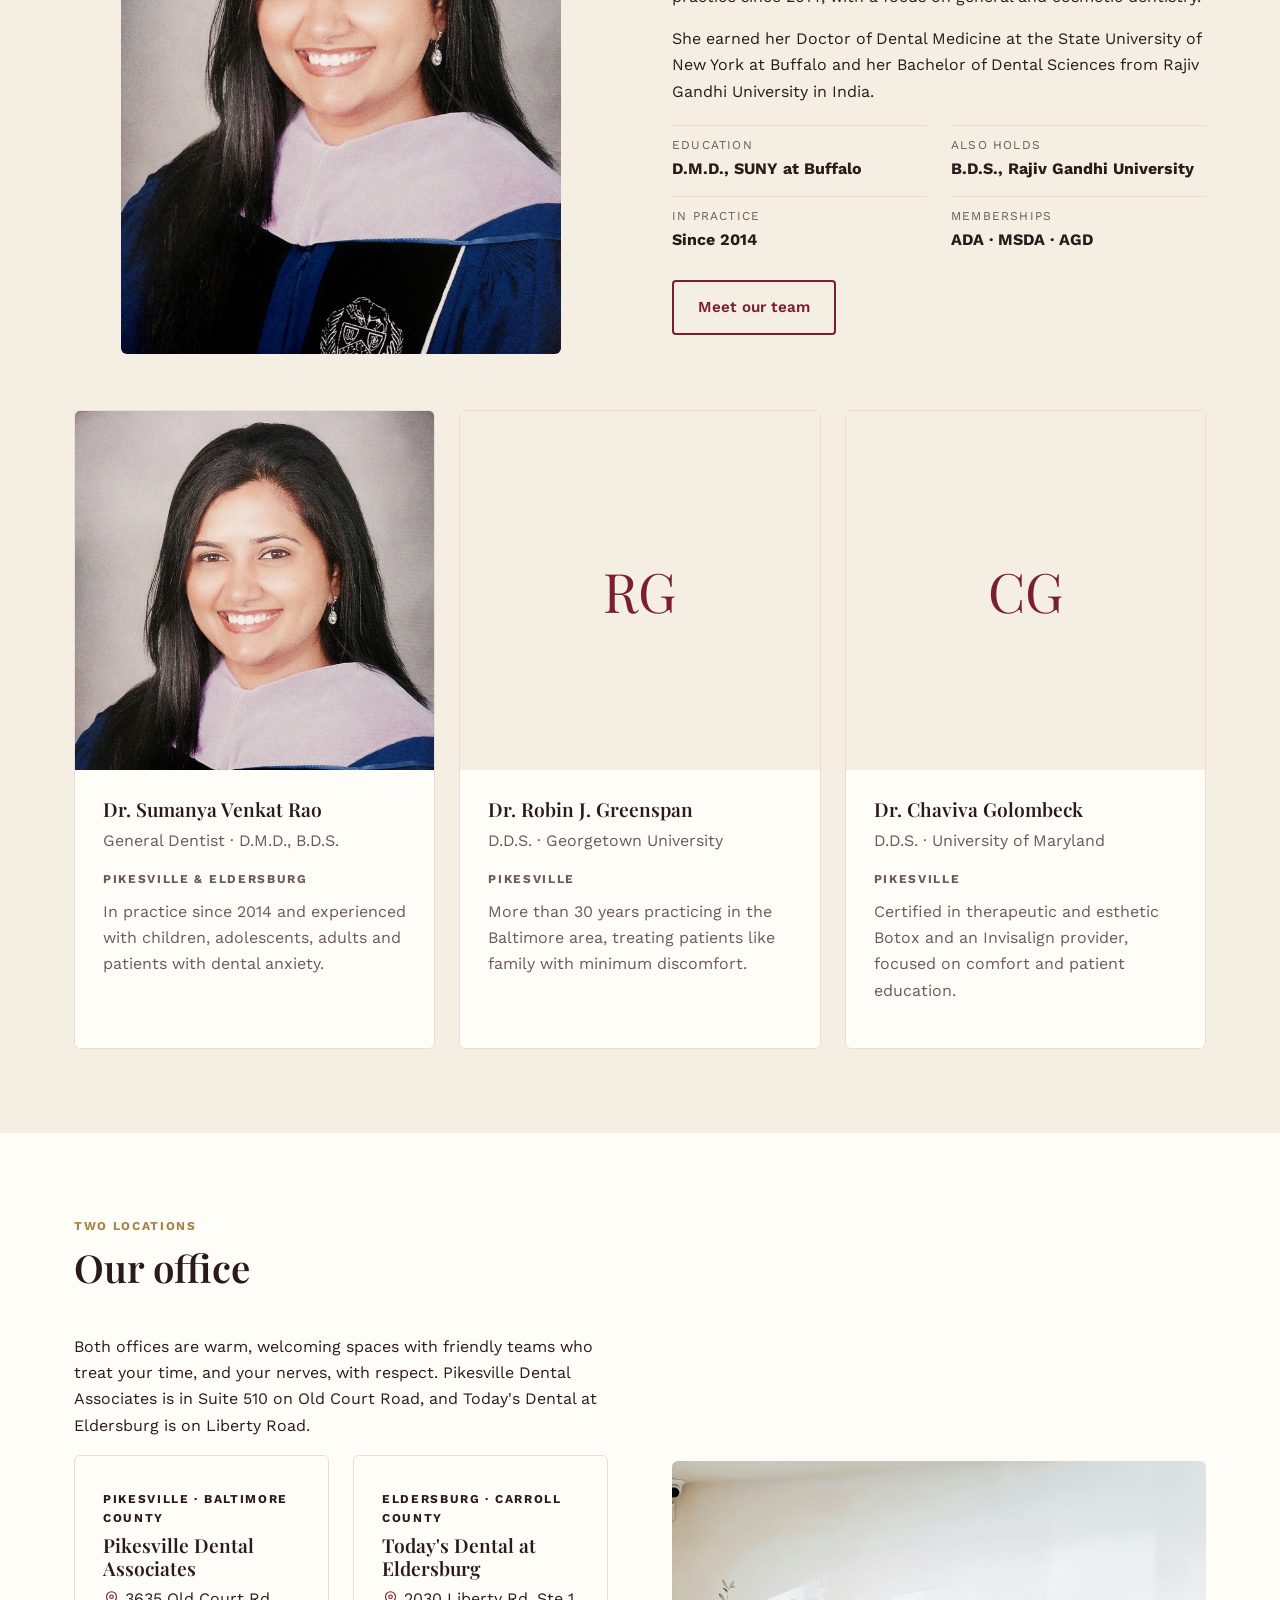
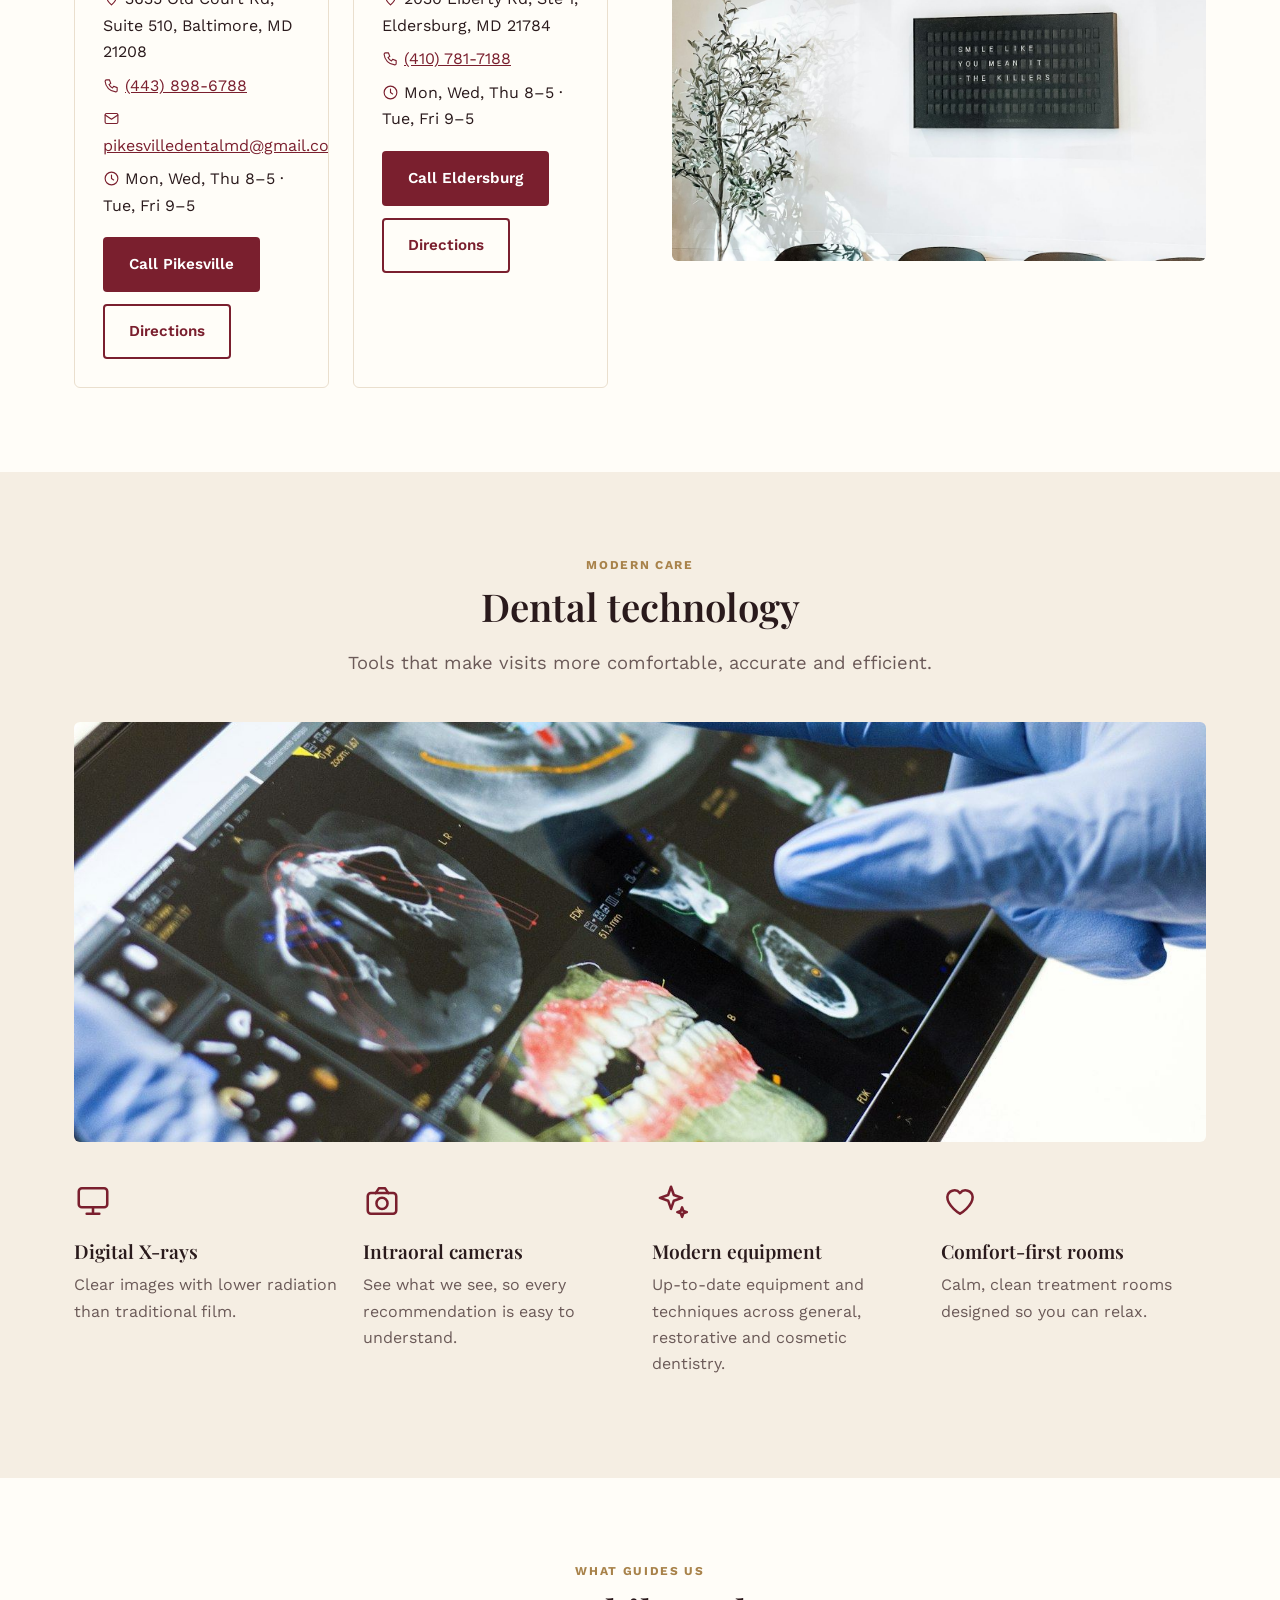
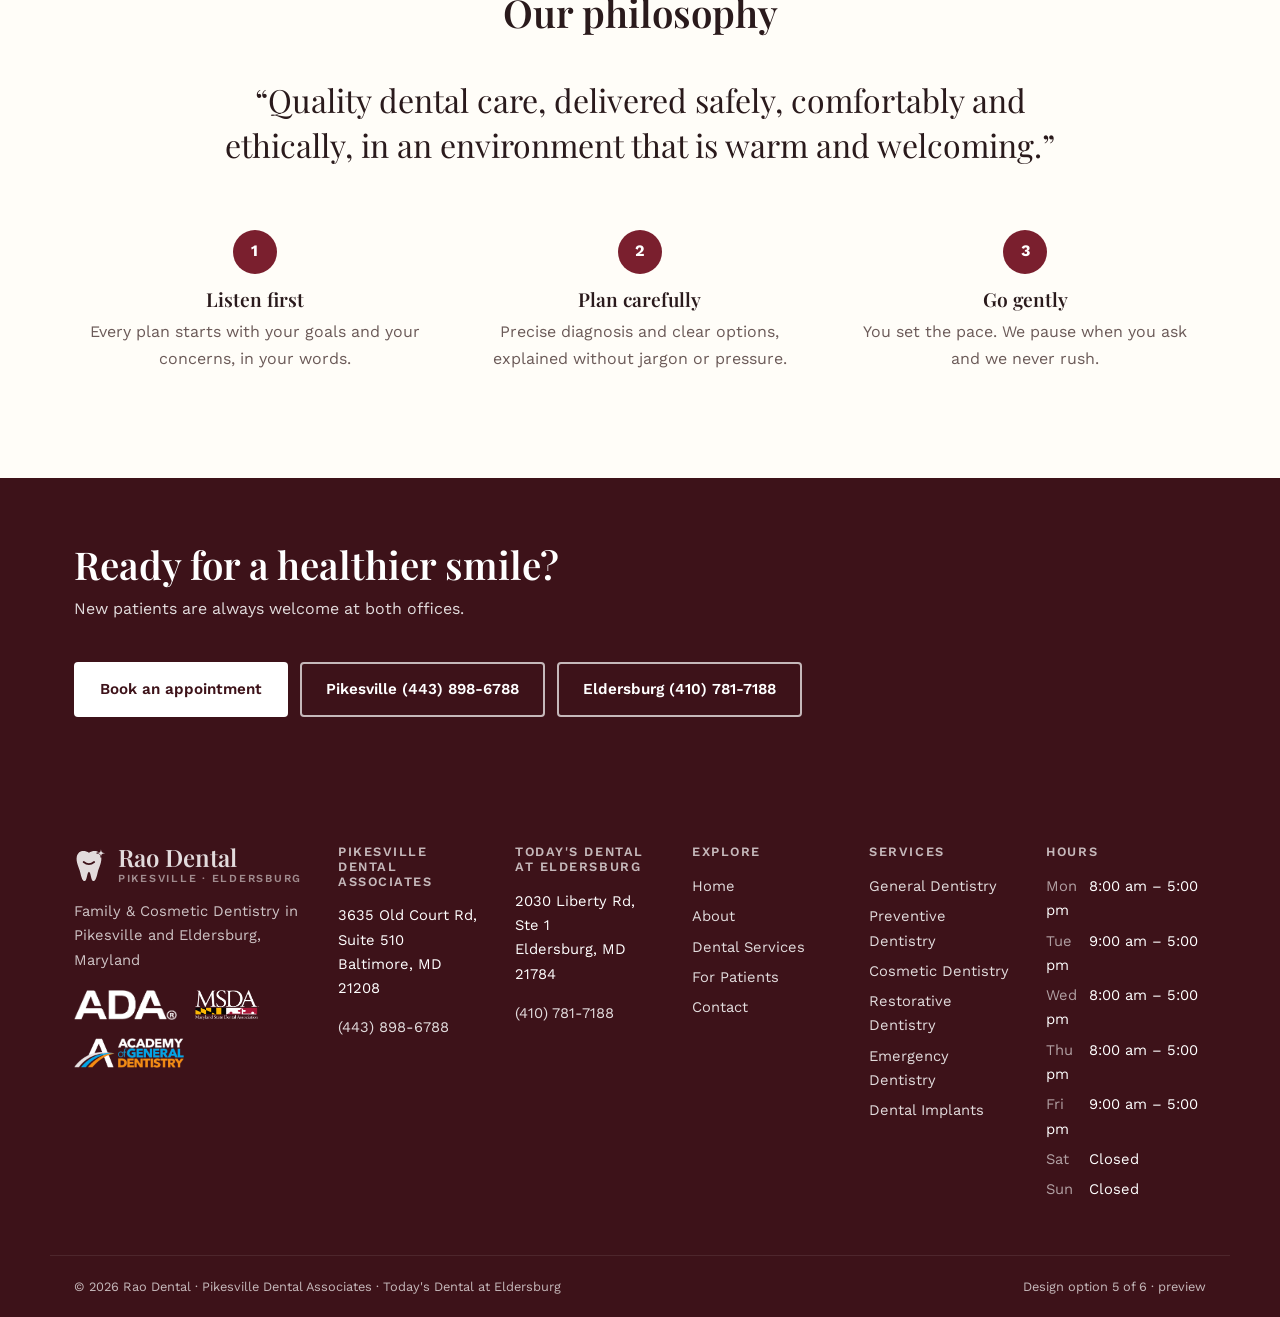
==== commit 68e6a51f: "Polish: free Unsplash photos, per-service images, option switcher, form request buttons Co-Authored-" ====
--- a/about.html
+++ b/about.html
@@ -2,4 +2,4 @@
 <title>About | Rao Dental</title><meta name="description" content="Family &amp; Cosmetic Dentistry in Pikesville and Eldersburg, Maryland"><meta name="robots" content="noindex">
 <link rel="icon" href="img/rao-favicon.svg"><link rel="preconnect" href="https://fonts.googleapis.com"><link rel="preconnect" href="https://fonts.gstatic.com" crossorigin>
 <link href="https://fonts.googleapis.com/css2?family=Playfair+Display:wght@500;600;700&family=Work+Sans:wght@400;500;600&display=swap" rel="stylesheet"><link rel="stylesheet" href="css/site.css"></head>
-<body class="style-5"><a class="skip" href="#main">Skip to content</a><div class="util icons"><div class="wrap"><a href="contact.html#appointment"><svg class="ic" viewBox="0 0 24 24" fill="none" stroke="currentColor" stroke-width="1.6" stroke-linecap="round" stroke-linejoin="round" aria-hidden="true"><rect x="3" y="5" width="18" height="16" rx="2"/><path d="M3 10h18M8 3v4M16 3v4"/></svg><span>Request<br>Appointment</span></a><a href="patients.html#insurance"><svg class="ic" viewBox="0 0 24 24" fill="none" stroke="currentColor" stroke-width="1.6" stroke-linecap="round" stroke-linejoin="round" aria-hidden="true"><rect x="2" y="5" width="20" height="14" rx="2"/><path d="M2 10h20M6 15h4"/></svg><span>Insurance &amp;<br>Payment</span></a><a href="index.html#reviews"><svg class="ic" viewBox="0 0 24 24" fill="none" stroke="currentColor" stroke-width="1.6" stroke-linecap="round" stroke-linejoin="round" aria-hidden="true"><path d="M12 3l2.7 5.6 6.1.9-4.4 4.3 1 6.1L12 17l-5.4 2.9 1-6.1L3.2 9.5l6.1-.9L12 3z"/></svg><span>Patient<br>Reviews</span></a><a href="tel:+14438986788"><svg class="ic" viewBox="0 0 24 24" fill="none" stroke="currentColor" stroke-width="1.6" stroke-linecap="round" stroke-linejoin="round" aria-hidden="true"><path d="M5 4h4l2 5-2.5 1.5a11 11 0 0 0 5 5L15 13l5 2v4a2 2 0 0 1-2 2A16 16 0 0 1 3 6a2 2 0 0 1 2-2z"/></svg><span>Call<br>Pikesville</span></a><a href="tel:+14107817188"><svg class="ic" viewBox="0 0 24 24" fill="none" stroke="currentColor" stroke-width="1.6" stroke-linecap="round" stroke-linejoin="round" aria-hidden="true"><path d="M5 4h4l2 5-2.5 1.5a11 11 0 0 0 5 5L15 13l5 2v4a2 2 0 0 1-2 2A16 16 0 0 1 3 6a2 2 0 0 1 2-2z"/></svg><span>Call<br>Eldersburg</span></a><a href="contact.html#location"><svg class="ic" viewBox="0 0 24 24" fill="none" stroke="currentColor" stroke-width="1.6" stroke-linecap="round" stroke-linejoin="round" aria-hidden="true"><path d="M12 21s-7-6.2-7-11.5a7 7 0 0 1 14 0C19 14.8 12 21 12 21z"/><circle cx="12" cy="9.5" r="2.5"/></svg><span>Map &amp;<br>Directions</span></a></div></div><header class="site-header"><div class="wrap hdr"><a class="logo" href="index.html"><img src="img/rao-logo-mark.svg" alt="" class="logo-mark"><span>Rao Dental<small>Pikesville · Eldersburg</small></span></a><input type="checkbox" id="nav-t" class="nav-t" aria-label="Menu"><label for="nav-t" class="burger"><svg class="ic" viewBox="0 0 24 24" fill="none" stroke="currentColor" stroke-width="1.6" stroke-linecap="round" stroke-linejoin="round" aria-hidden="true"><path d="M4 7h16M4 12h16M4 17h16"/></svg></label><nav aria-label="Main"><ul class="nav"><li><a href="index.html">Home</a></li><li class="has-sub"><a href="about.html" aria-current="page">About</a><ul class="sub"><li><a href="about.html#practice">About Our Practice</a></li><li><a href="about.html#team">Meet Our Dentist &amp; Team</a></li><li><a href="about.html#office">Our Office</a></li><li><a href="about.html#technology">Dental Technology</a></li><li><a href="about.html#philosophy">Our Philosophy</a></li></ul></li><li class="has-sub"><a href="services.html">Dental Services</a><ul class="sub"><li><a href="services.html#general">General Dentistry</a></li><li><a href="services.html#preventive">Preventive Dentistry</a></li><li><a href="services.html#cosmetic">Cosmetic Dentistry</a></li><li><a href="services.html#restorative">Restorative Dentistry</a></li><li><a href="services.html#emergency">Emergency Dentistry</a></li><li><a href="services.html#implants">Dental Implants</a></li><li><a href="services.html#periodontal">Periodontal Care</a></li><li><a href="services.html#orthodontics">Orthodontics</a></li><li><a href="services.html#sedation">Sedation Dentistry</a></li></ul></li><li class="has-sub"><a href="patients.html">For Patients</a><ul class="sub"><li><a href="patients.html#new-patients">New Patient Information</a></li><li><a href="patients.html#first-visit">Your First Visit</a></li><li><a href="patients.html#forms">Patient Forms</a></li><li><a href="patients.html#insurance">Insurance &amp; Financing</a></li><li><a href="patients.html#payment">Payment Options</a></li><li><a href="patients.html#faq">Patient FAQs</a></li><li><a href="patients.html#post-op">Post-Operative Instructions</a></li></ul></li><li class="has-sub"><a href="contact.html">Contact</a><ul class="sub"><li><a href="contact.html#info">Contact Information</a></li><li><a href="contact.html#hours">Office Hours</a></li><li><a href="contact.html#location">Location &amp; Directions</a></li><li><a href="contact.html#appointment">Request an Appointment</a></li></ul></li></ul></nav><div class="hdr-cta"><a class="btn btn-primary" href="contact.html#appointment">Book an Appointment</a></div></div></header><main id="main"><section class="phero"><div class="wrap"><nav class="crumbs wrap" aria-label="Breadcrumb"><a href="index.html">Home</a> <span>/</span> About</nav><h1>About Our Practice</h1><p>Gentle hands, careful eyes. Family and cosmetic dentistry in Pikesville and Eldersburg.</p></div></section><section class="sec " id="practice"><div class="wrap"><header class="sec-head"><p class="eyebrow">Our practice</p><h2>About Rao Dental</h2></header><div class="split"><div class="split-text"><p>Two neighborhood offices, one careful approach. From a child&#x27;s first checkup to crowns, Invisalign and Botox, we explain every step, work at your pace and see dental emergencies the same business day whenever possible.</p><p>Both offices are warm, welcoming spaces with friendly teams who treat your time, and your nerves, with respect. Pikesville Dental Associates is in Suite 510 on Old Court Road, and Today&#x27;s Dental at Eldersburg is on Liberty Road.</p></div><div class="split-media"><img src="img/frame-4.jpg" alt="Dental care at Rao Dental" loading="lazy"></div></div></div></section><section class="sec alt" id="team"><div class="wrap"><header class="sec-head center"><p class="eyebrow">Friendly faces</p><h2>Meet our dentist &amp; team</h2></header><div class="split"><div class="split-media portrait"><img src="img/dr-rao-portrait.jpg" alt="Dr. Sumanya Venkat Rao" loading="lazy"></div><div class="split-text"><p class="eyebrow">Meet the dentist</p><h2>Dr. Sumanya Venkat Rao</h2><p class="muted">General Dentist · D.M.D., B.D.S.</p><p>Dr. Sumanya Venkat Rao is a general dentist who has been in practice since 2014, with a focus on general and cosmetic dentistry.</p><p>She earned her Doctor of Dental Medicine at the State University of New York at Buffalo and her Bachelor of Dental Sciences from Rajiv Gandhi University in India.</p><ul class="facts"><li><span>Education</span><strong>D.M.D., SUNY at Buffalo</strong></li><li><span>Also holds</span><strong>B.D.S., Rajiv Gandhi University</strong></li><li><span>In practice</span><strong>Since 2014</strong></li><li><span>Memberships</span><strong>ADA · MSDA · AGD</strong></li></ul><a class="btn btn-ghost" href="about.html#team">Meet our team</a></div></div><div class="mt-l"></div><div class="grid g3 team"><div class="card member"><img src="img/dr-rao-portrait.jpg" alt="Dr. Sumanya Venkat Rao" loading="lazy"><div class="card-body"><h3>Dr. Sumanya Venkat Rao</h3><p class="muted">General Dentist · D.M.D., B.D.S.</p><p class="eyebrow">Pikesville &amp; Eldersburg</p><p>In practice since 2014 and experienced with children, adolescents, adults and patients with dental anxiety.</p></div></div><div class="card member"><div class="avatar">RG</div><div class="card-body"><h3>Dr. Robin J. Greenspan</h3><p class="muted">D.D.S. · Georgetown University</p><p class="eyebrow">Pikesville</p><p>More than 30 years practicing in the Baltimore area, treating patients like family with minimum discomfort.</p></div></div><div class="card member"><div class="avatar">CG</div><div class="card-body"><h3>Dr. Chaviva Golombeck</h3><p class="muted">D.D.S. · University of Maryland</p><p class="eyebrow">Pikesville</p><p>Certified in therapeutic and esthetic Botox and an Invisalign provider, focused on comfort and patient education.</p></div></div></div></div></section><section class="sec " id="office"><div class="wrap"><header class="sec-head"><p class="eyebrow">Two locations</p><h2>Our office</h2></header><div class="split rev"><div class="split-media"><img src="img/frame-13.jpg" alt="Treatment room" loading="lazy"></div><div class="split-text"><p>Both offices are warm, welcoming spaces with friendly teams who treat your time, and your nerves, with respect. Pikesville Dental Associates is in Suite 510 on Old Court Road, and Today&#x27;s Dental at Eldersburg is on Liberty Road.</p><div class="grid g2 offices"><div class="card office"><div class="card-body"><p class="eyebrow">Pikesville · Baltimore County</p><h3>Pikesville Dental Associates</h3><p><svg class="ic sm" viewBox="0 0 24 24" fill="none" stroke="currentColor" stroke-width="1.6" stroke-linecap="round" stroke-linejoin="round" aria-hidden="true"><path d="M12 21s-7-6.2-7-11.5a7 7 0 0 1 14 0C19 14.8 12 21 12 21z"/><circle cx="12" cy="9.5" r="2.5"/></svg> 3635 Old Court Rd, Suite 510, Baltimore, MD 21208</p><p><svg class="ic sm" viewBox="0 0 24 24" fill="none" stroke="currentColor" stroke-width="1.6" stroke-linecap="round" stroke-linejoin="round" aria-hidden="true"><path d="M5 4h4l2 5-2.5 1.5a11 11 0 0 0 5 5L15 13l5 2v4a2 2 0 0 1-2 2A16 16 0 0 1 3 6a2 2 0 0 1 2-2z"/></svg> <a href="tel:+14438986788">(443) 898-6788</a></p><p><svg class="ic sm" viewBox="0 0 24 24" fill="none" stroke="currentColor" stroke-width="1.6" stroke-linecap="round" stroke-linejoin="round" aria-hidden="true"><rect x="3" y="5" width="18" height="14" rx="2"/><path d="M3 7l9 6 9-6"/></svg> <a href="mailto:pikesvilledentalmd@gmail.com">pikesvilledentalmd@gmail.com</a></p><p><svg class="ic sm" viewBox="0 0 24 24" fill="none" stroke="currentColor" stroke-width="1.6" stroke-linecap="round" stroke-linejoin="round" aria-hidden="true"><circle cx="12" cy="12" r="9"/><path d="M12 7v5l3 2"/></svg> Mon, Wed, Thu 8–5 · Tue, Fri 9–5</p><div class="btn-row"><a class="btn btn-primary" href="tel:+14438986788">Call Pikesville</a><a class="btn btn-ghost" href="https://www.google.com/maps/dir/?api=1&destination=3635+Old+Court+Rd%2C+Suite+510%2C+Baltimore%2C+MD+21208">Directions</a></div></div></div><div class="card office"><div class="card-body"><p class="eyebrow">Eldersburg · Carroll County</p><h3>Today&#x27;s Dental at Eldersburg</h3><p><svg class="ic sm" viewBox="0 0 24 24" fill="none" stroke="currentColor" stroke-width="1.6" stroke-linecap="round" stroke-linejoin="round" aria-hidden="true"><path d="M12 21s-7-6.2-7-11.5a7 7 0 0 1 14 0C19 14.8 12 21 12 21z"/><circle cx="12" cy="9.5" r="2.5"/></svg> 2030 Liberty Rd, Ste 1, Eldersburg, MD 21784</p><p><svg class="ic sm" viewBox="0 0 24 24" fill="none" stroke="currentColor" stroke-width="1.6" stroke-linecap="round" stroke-linejoin="round" aria-hidden="true"><path d="M5 4h4l2 5-2.5 1.5a11 11 0 0 0 5 5L15 13l5 2v4a2 2 0 0 1-2 2A16 16 0 0 1 3 6a2 2 0 0 1 2-2z"/></svg> <a href="tel:+14107817188">(410) 781-7188</a></p><p><svg class="ic sm" viewBox="0 0 24 24" fill="none" stroke="currentColor" stroke-width="1.6" stroke-linecap="round" stroke-linejoin="round" aria-hidden="true"><circle cx="12" cy="12" r="9"/><path d="M12 7v5l3 2"/></svg> Mon, Wed, Thu 8–5 · Tue, Fri 9–5</p><div class="btn-row"><a class="btn btn-primary" href="tel:+14107817188">Call Eldersburg</a><a class="btn btn-ghost" href="https://www.google.com/maps/dir/?api=1&destination=2030+Liberty+Rd%2C+Ste+1%2C+Eldersburg%2C+MD+21784">Directions</a></div></div></div></div></div></div></div></section><section class="sec alt" id="technology"><div class="wrap"><header class="sec-head center"><p class="eyebrow">Modern care</p><h2>Dental technology</h2><p class="lead">Tools that make visits more comfortable, accurate and efficient.</p></header><div class="grid g4 tech"><div class="tech-item"><svg class="ic tech-ic" viewBox="0 0 24 24" fill="none" stroke="currentColor" stroke-width="1.6" stroke-linecap="round" stroke-linejoin="round" aria-hidden="true"><rect x="3" y="4" width="18" height="12" rx="2"/><path d="M8 20h8M12 16v4"/></svg><h3>Digital X-rays</h3><p>Clear images with lower radiation than traditional film.</p></div><div class="tech-item"><svg class="ic tech-ic" viewBox="0 0 24 24" fill="none" stroke="currentColor" stroke-width="1.6" stroke-linecap="round" stroke-linejoin="round" aria-hidden="true"><rect x="3" y="7" width="18" height="13" rx="2"/><circle cx="12" cy="13.5" r="3.5"/><path d="M8 7l2-3h4l2 3"/></svg><h3>Intraoral cameras</h3><p>See what we see, so every recommendation is easy to understand.</p></div><div class="tech-item"><svg class="ic tech-ic" viewBox="0 0 24 24" fill="none" stroke="currentColor" stroke-width="1.6" stroke-linecap="round" stroke-linejoin="round" aria-hidden="true"><path d="M12 3l1.8 5.2L19 10l-5.2 1.8L12 17l-1.8-5.2L5 10l5.2-1.8L12 3z"/><path d="M19 16l.8 2.2L22 19l-2.2.8L19 22l-.8-2.2L16 19l2.2-.8z"/></svg><h3>Modern equipment</h3><p>Up-to-date equipment and techniques across general, restorative and cosmetic dentistry.</p></div><div class="tech-item"><svg class="ic tech-ic" viewBox="0 0 24 24" fill="none" stroke="currentColor" stroke-width="1.6" stroke-linecap="round" stroke-linejoin="round" aria-hidden="true"><path d="M12 20s-8-4.7-8-10.5A4.5 4.5 0 0 1 12 7a4.5 4.5 0 0 1 8 2.5C20 15.3 12 20 12 20z"/></svg><h3>Comfort-first rooms</h3><p>Calm, clean treatment rooms designed so you can relax.</p></div></div></div></section><section class="sec " id="philosophy"><div class="wrap"><header class="sec-head center"><p class="eyebrow">What guides us</p><h2>Our philosophy</h2></header><blockquote class="big-quote">“Quality dental care, delivered safely, comfortably and ethically, in an environment that is warm and welcoming.”</blockquote><div class="grid g3 promises"><div class="why-item"><span class="step">1</span><h3>Listen first</h3><p>Every plan starts with your goals and your concerns, in your words.</p></div><div class="why-item"><span class="step">2</span><h3>Plan carefully</h3><p>Precise diagnosis and clear options, explained without jargon or pressure.</p></div><div class="why-item"><span class="step">3</span><h3>Go gently</h3><p>You set the pace. We pause when you ask and we never rush.</p></div></div></div></section><section class="cta-band"><div class="wrap"><div><h2>Ready for a healthier smile?</h2><p>New patients are always welcome at both offices.</p></div><div class="btn-row"><a class="btn btn-light" href="contact.html#appointment">Book an appointment</a><a class="btn btn-outline-light" href="tel:+14438986788">Pikesville (443) 898-6788</a><a class="btn btn-outline-light" href="tel:+14107817188">Eldersburg (410) 781-7188</a></div></div></section></main><footer class="site-footer"><div class="wrap fgrid"><div class="fbrand"><a class="logo" href="index.html"><img src="img/rao-logo-mark.svg" alt="" class="logo-mark"><span>Rao Dental<small>Pikesville · Eldersburg</small></span></a><p>Family &amp; Cosmetic Dentistry in Pikesville and Eldersburg, Maryland</p><div class="badges"><img src="img/assoc-ada-white.png" alt="ADA member" loading="lazy"><img src="img/assoc-msda-white.png" alt="MSDA member" loading="lazy"><img src="img/assoc-agd-white.png" alt="AGD member" loading="lazy"></div></div><div><h4>Pikesville Dental Associates</h4><p>3635 Old Court Rd, Suite 510<br>Baltimore, MD 21208</p><p><a href="tel:+14438986788">(443) 898-6788</a></p></div><div><h4>Today&#x27;s Dental at Eldersburg</h4><p>2030 Liberty Rd, Ste 1<br>Eldersburg, MD 21784</p><p><a href="tel:+14107817188">(410) 781-7188</a></p></div><div><h4>Explore</h4><ul><li><a href="index.html">Home</a></li><li><a href="about.html">About</a></li><li><a href="services.html">Dental Services</a></li><li><a href="patients.html">For Patients</a></li><li><a href="contact.html">Contact</a></li></ul></div><div><h4>Services</h4><ul><li><a href="services.html#general">General Dentistry</a></li><li><a href="services.html#preventive">Preventive Dentistry</a></li><li><a href="services.html#cosmetic">Cosmetic Dentistry</a></li><li><a href="services.html#restorative">Restorative Dentistry</a></li><li><a href="services.html#emergency">Emergency Dentistry</a></li><li><a href="services.html#implants">Dental Implants</a></li></ul></div><div><h4>Hours</h4><ul class="fh"><li><span>Mon</span> 8:00 am – 5:00 pm</li><li><span>Tue</span> 9:00 am – 5:00 pm</li><li><span>Wed</span> 8:00 am – 5:00 pm</li><li><span>Thu</span> 8:00 am – 5:00 pm</li><li><span>Fri</span> 9:00 am – 5:00 pm</li><li><span>Sat</span> Closed</li><li><span>Sun</span> Closed</li></ul></div></div><div class="wrap fbot"><span>© 2026 Rao Dental · Pikesville Dental Associates · Today's Dental at Eldersburg</span><span>Design option 5 of 6 · preview</span></div></footer></body></html>+<body class="style-5"><div class="switcher"><span>Design option 5 of 6</span><span class="sw-links"><a href="https://dundysm.github.io/style-1/about.html">1</a><a href="https://dundysm.github.io/style-2/about.html">2</a><a href="https://dundysm.github.io/style-3/about.html">3</a><a href="https://dundysm.github.io/style-4/about.html">4</a><a href="https://dundysm.github.io/style-5/about.html" aria-current="true">5</a><a href="https://dundysm.github.io/style-6/about.html">6</a></span></div><a class="skip" href="#main">Skip to content</a><div class="util icons"><div class="wrap"><a href="contact.html#appointment"><svg class="ic" viewBox="0 0 24 24" fill="none" stroke="currentColor" stroke-width="1.6" stroke-linecap="round" stroke-linejoin="round" aria-hidden="true"><rect x="3" y="5" width="18" height="16" rx="2"/><path d="M3 10h18M8 3v4M16 3v4"/></svg><span>Request<br>Appointment</span></a><a href="patients.html#insurance"><svg class="ic" viewBox="0 0 24 24" fill="none" stroke="currentColor" stroke-width="1.6" stroke-linecap="round" stroke-linejoin="round" aria-hidden="true"><rect x="2" y="5" width="20" height="14" rx="2"/><path d="M2 10h20M6 15h4"/></svg><span>Insurance &amp;<br>Payment</span></a><a href="index.html#reviews"><svg class="ic" viewBox="0 0 24 24" fill="none" stroke="currentColor" stroke-width="1.6" stroke-linecap="round" stroke-linejoin="round" aria-hidden="true"><path d="M12 3l2.7 5.6 6.1.9-4.4 4.3 1 6.1L12 17l-5.4 2.9 1-6.1L3.2 9.5l6.1-.9L12 3z"/></svg><span>Patient<br>Reviews</span></a><a href="tel:+14438986788"><svg class="ic" viewBox="0 0 24 24" fill="none" stroke="currentColor" stroke-width="1.6" stroke-linecap="round" stroke-linejoin="round" aria-hidden="true"><path d="M5 4h4l2 5-2.5 1.5a11 11 0 0 0 5 5L15 13l5 2v4a2 2 0 0 1-2 2A16 16 0 0 1 3 6a2 2 0 0 1 2-2z"/></svg><span>Call<br>Pikesville</span></a><a href="tel:+14107817188"><svg class="ic" viewBox="0 0 24 24" fill="none" stroke="currentColor" stroke-width="1.6" stroke-linecap="round" stroke-linejoin="round" aria-hidden="true"><path d="M5 4h4l2 5-2.5 1.5a11 11 0 0 0 5 5L15 13l5 2v4a2 2 0 0 1-2 2A16 16 0 0 1 3 6a2 2 0 0 1 2-2z"/></svg><span>Call<br>Eldersburg</span></a><a href="contact.html#location"><svg class="ic" viewBox="0 0 24 24" fill="none" stroke="currentColor" stroke-width="1.6" stroke-linecap="round" stroke-linejoin="round" aria-hidden="true"><path d="M12 21s-7-6.2-7-11.5a7 7 0 0 1 14 0C19 14.8 12 21 12 21z"/><circle cx="12" cy="9.5" r="2.5"/></svg><span>Map &amp;<br>Directions</span></a></div></div><header class="site-header"><div class="wrap hdr"><a class="logo" href="index.html"><img src="img/rao-logo-mark.svg" alt="" class="logo-mark"><span>Rao Dental<small>Pikesville · Eldersburg</small></span></a><input type="checkbox" id="nav-t" class="nav-t" aria-label="Menu"><label for="nav-t" class="burger"><svg class="ic" viewBox="0 0 24 24" fill="none" stroke="currentColor" stroke-width="1.6" stroke-linecap="round" stroke-linejoin="round" aria-hidden="true"><path d="M4 7h16M4 12h16M4 17h16"/></svg></label><nav aria-label="Main"><ul class="nav"><li><a href="index.html">Home</a></li><li class="has-sub"><a href="about.html" aria-current="page">About</a><ul class="sub"><li><a href="about.html#practice">About Our Practice</a></li><li><a href="about.html#team">Meet Our Dentist &amp; Team</a></li><li><a href="about.html#office">Our Office</a></li><li><a href="about.html#technology">Dental Technology</a></li><li><a href="about.html#philosophy">Our Philosophy</a></li></ul></li><li class="has-sub"><a href="services.html">Dental Services</a><ul class="sub"><li><a href="services.html#general">General Dentistry</a></li><li><a href="services.html#preventive">Preventive Dentistry</a></li><li><a href="services.html#cosmetic">Cosmetic Dentistry</a></li><li><a href="services.html#restorative">Restorative Dentistry</a></li><li><a href="services.html#emergency">Emergency Dentistry</a></li><li><a href="services.html#implants">Dental Implants</a></li><li><a href="services.html#periodontal">Periodontal Care</a></li><li><a href="services.html#orthodontics">Orthodontics</a></li><li><a href="services.html#sedation">Sedation Dentistry</a></li></ul></li><li class="has-sub"><a href="patients.html">For Patients</a><ul class="sub"><li><a href="patients.html#new-patients">New Patient Information</a></li><li><a href="patients.html#first-visit">Your First Visit</a></li><li><a href="patients.html#forms">Patient Forms</a></li><li><a href="patients.html#insurance">Insurance &amp; Financing</a></li><li><a href="patients.html#payment">Payment Options</a></li><li><a href="patients.html#faq">Patient FAQs</a></li><li><a href="patients.html#post-op">Post-Operative Instructions</a></li></ul></li><li class="has-sub"><a href="contact.html">Contact</a><ul class="sub"><li><a href="contact.html#info">Contact Information</a></li><li><a href="contact.html#hours">Office Hours</a></li><li><a href="contact.html#location">Location &amp; Directions</a></li><li><a href="contact.html#appointment">Request an Appointment</a></li></ul></li></ul></nav><div class="hdr-cta"><a class="btn btn-primary" href="contact.html#appointment">Book an Appointment</a></div></div></header><main id="main"><section class="phero"><div class="wrap"><nav class="crumbs wrap" aria-label="Breadcrumb"><a href="index.html">Home</a> <span>/</span> About</nav><h1>About Our Practice</h1><p>Gentle hands, careful eyes. Family and cosmetic dentistry in Pikesville and Eldersburg.</p></div></section><section class="sec " id="practice"><div class="wrap"><header class="sec-head"><p class="eyebrow">Our practice</p><h2>About Rao Dental</h2></header><div class="split"><div class="split-text"><p>Two neighborhood offices, one careful approach. From a child&#x27;s first checkup to crowns, Invisalign and Botox, we explain every step, work at your pace and see dental emergencies the same business day whenever possible.</p><p>Both offices are warm, welcoming spaces with friendly teams who treat your time, and your nerves, with respect. Pikesville Dental Associates is in Suite 510 on Old Court Road, and Today&#x27;s Dental at Eldersburg is on Liberty Road.</p></div><div class="split-media"><img src="img/consult.jpg" alt="Dental care at Rao Dental" loading="lazy"></div></div></div></section><section class="sec alt" id="team"><div class="wrap"><header class="sec-head center"><p class="eyebrow">Friendly faces</p><h2>Meet our dentist &amp; team</h2></header><div class="split"><div class="split-media portrait"><img src="img/dr-rao-portrait.jpg" alt="Dr. Sumanya Venkat Rao" loading="lazy"></div><div class="split-text"><p class="eyebrow">Meet the dentist</p><h2>Dr. Sumanya Venkat Rao</h2><p class="muted">General Dentist · D.M.D., B.D.S.</p><p>Dr. Sumanya Venkat Rao is a general dentist who has been in practice since 2014, with a focus on general and cosmetic dentistry.</p><p>She earned her Doctor of Dental Medicine at the State University of New York at Buffalo and her Bachelor of Dental Sciences from Rajiv Gandhi University in India.</p><ul class="facts"><li><span>Education</span><strong>D.M.D., SUNY at Buffalo</strong></li><li><span>Also holds</span><strong>B.D.S., Rajiv Gandhi University</strong></li><li><span>In practice</span><strong>Since 2014</strong></li><li><span>Memberships</span><strong>ADA · MSDA · AGD</strong></li></ul><a class="btn btn-ghost" href="about.html#team">Meet our team</a></div></div><div class="mt-l"></div><div class="grid g3 team"><div class="card member"><img src="img/dr-rao-portrait.jpg" alt="Dr. Sumanya Venkat Rao" loading="lazy"><div class="card-body"><h3>Dr. Sumanya Venkat Rao</h3><p class="muted">General Dentist · D.M.D., B.D.S.</p><p class="eyebrow">Pikesville &amp; Eldersburg</p><p>In practice since 2014 and experienced with children, adolescents, adults and patients with dental anxiety.</p></div></div><div class="card member"><div class="avatar">RG</div><div class="card-body"><h3>Dr. Robin J. Greenspan</h3><p class="muted">D.D.S. · Georgetown University</p><p class="eyebrow">Pikesville</p><p>More than 30 years practicing in the Baltimore area, treating patients like family with minimum discomfort.</p></div></div><div class="card member"><div class="avatar">CG</div><div class="card-body"><h3>Dr. Chaviva Golombeck</h3><p class="muted">D.D.S. · University of Maryland</p><p class="eyebrow">Pikesville</p><p>Certified in therapeutic and esthetic Botox and an Invisalign provider, focused on comfort and patient education.</p></div></div></div></div></section><section class="sec " id="office"><div class="wrap"><header class="sec-head"><p class="eyebrow">Two locations</p><h2>Our office</h2></header><div class="split rev"><div class="split-media"><img src="img/office-waiting.jpg" alt="Treatment room" loading="lazy"></div><div class="split-text"><p>Both offices are warm, welcoming spaces with friendly teams who treat your time, and your nerves, with respect. Pikesville Dental Associates is in Suite 510 on Old Court Road, and Today&#x27;s Dental at Eldersburg is on Liberty Road.</p><div class="grid g2 offices"><div class="card office"><div class="card-body"><p class="eyebrow">Pikesville · Baltimore County</p><h3>Pikesville Dental Associates</h3><p><svg class="ic sm" viewBox="0 0 24 24" fill="none" stroke="currentColor" stroke-width="1.6" stroke-linecap="round" stroke-linejoin="round" aria-hidden="true"><path d="M12 21s-7-6.2-7-11.5a7 7 0 0 1 14 0C19 14.8 12 21 12 21z"/><circle cx="12" cy="9.5" r="2.5"/></svg> 3635 Old Court Rd, Suite 510, Baltimore, MD 21208</p><p><svg class="ic sm" viewBox="0 0 24 24" fill="none" stroke="currentColor" stroke-width="1.6" stroke-linecap="round" stroke-linejoin="round" aria-hidden="true"><path d="M5 4h4l2 5-2.5 1.5a11 11 0 0 0 5 5L15 13l5 2v4a2 2 0 0 1-2 2A16 16 0 0 1 3 6a2 2 0 0 1 2-2z"/></svg> <a href="tel:+14438986788">(443) 898-6788</a></p><p><svg class="ic sm" viewBox="0 0 24 24" fill="none" stroke="currentColor" stroke-width="1.6" stroke-linecap="round" stroke-linejoin="round" aria-hidden="true"><rect x="3" y="5" width="18" height="14" rx="2"/><path d="M3 7l9 6 9-6"/></svg> <a href="mailto:pikesvilledentalmd@gmail.com">pikesvilledentalmd@gmail.com</a></p><p><svg class="ic sm" viewBox="0 0 24 24" fill="none" stroke="currentColor" stroke-width="1.6" stroke-linecap="round" stroke-linejoin="round" aria-hidden="true"><circle cx="12" cy="12" r="9"/><path d="M12 7v5l3 2"/></svg> Mon, Wed, Thu 8–5 · Tue, Fri 9–5</p><div class="btn-row"><a class="btn btn-primary" href="tel:+14438986788">Call Pikesville</a><a class="btn btn-ghost" href="https://www.google.com/maps/dir/?api=1&destination=3635+Old+Court+Rd%2C+Suite+510%2C+Baltimore%2C+MD+21208">Directions</a></div></div></div><div class="card office"><div class="card-body"><p class="eyebrow">Eldersburg · Carroll County</p><h3>Today&#x27;s Dental at Eldersburg</h3><p><svg class="ic sm" viewBox="0 0 24 24" fill="none" stroke="currentColor" stroke-width="1.6" stroke-linecap="round" stroke-linejoin="round" aria-hidden="true"><path d="M12 21s-7-6.2-7-11.5a7 7 0 0 1 14 0C19 14.8 12 21 12 21z"/><circle cx="12" cy="9.5" r="2.5"/></svg> 2030 Liberty Rd, Ste 1, Eldersburg, MD 21784</p><p><svg class="ic sm" viewBox="0 0 24 24" fill="none" stroke="currentColor" stroke-width="1.6" stroke-linecap="round" stroke-linejoin="round" aria-hidden="true"><path d="M5 4h4l2 5-2.5 1.5a11 11 0 0 0 5 5L15 13l5 2v4a2 2 0 0 1-2 2A16 16 0 0 1 3 6a2 2 0 0 1 2-2z"/></svg> <a href="tel:+14107817188">(410) 781-7188</a></p><p><svg class="ic sm" viewBox="0 0 24 24" fill="none" stroke="currentColor" stroke-width="1.6" stroke-linecap="round" stroke-linejoin="round" aria-hidden="true"><circle cx="12" cy="12" r="9"/><path d="M12 7v5l3 2"/></svg> Mon, Wed, Thu 8–5 · Tue, Fri 9–5</p><div class="btn-row"><a class="btn btn-primary" href="tel:+14107817188">Call Eldersburg</a><a class="btn btn-ghost" href="https://www.google.com/maps/dir/?api=1&destination=2030+Liberty+Rd%2C+Ste+1%2C+Eldersburg%2C+MD+21784">Directions</a></div></div></div></div></div></div></div></section><section class="sec alt" id="technology"><div class="wrap"><header class="sec-head center"><p class="eyebrow">Modern care</p><h2>Dental technology</h2><p class="lead">Tools that make visits more comfortable, accurate and efficient.</p></header><div class="tech-photo"><img src="img/tech-scan.jpg" alt="Dentist reviewing a digital dental scan" loading="lazy"></div><div class="grid g4 tech"><div class="tech-item"><svg class="ic tech-ic" viewBox="0 0 24 24" fill="none" stroke="currentColor" stroke-width="1.6" stroke-linecap="round" stroke-linejoin="round" aria-hidden="true"><rect x="3" y="4" width="18" height="12" rx="2"/><path d="M8 20h8M12 16v4"/></svg><h3>Digital X-rays</h3><p>Clear images with lower radiation than traditional film.</p></div><div class="tech-item"><svg class="ic tech-ic" viewBox="0 0 24 24" fill="none" stroke="currentColor" stroke-width="1.6" stroke-linecap="round" stroke-linejoin="round" aria-hidden="true"><rect x="3" y="7" width="18" height="13" rx="2"/><circle cx="12" cy="13.5" r="3.5"/><path d="M8 7l2-3h4l2 3"/></svg><h3>Intraoral cameras</h3><p>See what we see, so every recommendation is easy to understand.</p></div><div class="tech-item"><svg class="ic tech-ic" viewBox="0 0 24 24" fill="none" stroke="currentColor" stroke-width="1.6" stroke-linecap="round" stroke-linejoin="round" aria-hidden="true"><path d="M12 3l1.8 5.2L19 10l-5.2 1.8L12 17l-1.8-5.2L5 10l5.2-1.8L12 3z"/><path d="M19 16l.8 2.2L22 19l-2.2.8L19 22l-.8-2.2L16 19l2.2-.8z"/></svg><h3>Modern equipment</h3><p>Up-to-date equipment and techniques across general, restorative and cosmetic dentistry.</p></div><div class="tech-item"><svg class="ic tech-ic" viewBox="0 0 24 24" fill="none" stroke="currentColor" stroke-width="1.6" stroke-linecap="round" stroke-linejoin="round" aria-hidden="true"><path d="M12 20s-8-4.7-8-10.5A4.5 4.5 0 0 1 12 7a4.5 4.5 0 0 1 8 2.5C20 15.3 12 20 12 20z"/></svg><h3>Comfort-first rooms</h3><p>Calm, clean treatment rooms designed so you can relax.</p></div></div></div></section><section class="sec " id="philosophy"><div class="wrap"><header class="sec-head center"><p class="eyebrow">What guides us</p><h2>Our philosophy</h2></header><blockquote class="big-quote">“Quality dental care, delivered safely, comfortably and ethically, in an environment that is warm and welcoming.”</blockquote><div class="grid g3 promises"><div class="why-item"><span class="step">1</span><h3>Listen first</h3><p>Every plan starts with your goals and your concerns, in your words.</p></div><div class="why-item"><span class="step">2</span><h3>Plan carefully</h3><p>Precise diagnosis and clear options, explained without jargon or pressure.</p></div><div class="why-item"><span class="step">3</span><h3>Go gently</h3><p>You set the pace. We pause when you ask and we never rush.</p></div></div></div></section><section class="cta-band"><div class="wrap"><div><h2>Ready for a healthier smile?</h2><p>New patients are always welcome at both offices.</p></div><div class="btn-row"><a class="btn btn-light" href="contact.html#appointment">Book an appointment</a><a class="btn btn-outline-light" href="tel:+14438986788">Pikesville (443) 898-6788</a><a class="btn btn-outline-light" href="tel:+14107817188">Eldersburg (410) 781-7188</a></div></div></section></main><footer class="site-footer"><div class="wrap fgrid"><div class="fbrand"><a class="logo" href="index.html"><img src="img/rao-logo-mark.svg" alt="" class="logo-mark"><span>Rao Dental<small>Pikesville · Eldersburg</small></span></a><p>Family &amp; Cosmetic Dentistry in Pikesville and Eldersburg, Maryland</p><div class="badges"><img src="img/assoc-ada-white.png" alt="ADA member" loading="lazy"><img src="img/assoc-msda-white.png" alt="MSDA member" loading="lazy"><img src="img/assoc-agd-white.png" alt="AGD member" loading="lazy"></div></div><div><h4>Pikesville Dental Associates</h4><p>3635 Old Court Rd, Suite 510<br>Baltimore, MD 21208</p><p><a href="tel:+14438986788">(443) 898-6788</a></p></div><div><h4>Today&#x27;s Dental at Eldersburg</h4><p>2030 Liberty Rd, Ste 1<br>Eldersburg, MD 21784</p><p><a href="tel:+14107817188">(410) 781-7188</a></p></div><div><h4>Explore</h4><ul><li><a href="index.html">Home</a></li><li><a href="about.html">About</a></li><li><a href="services.html">Dental Services</a></li><li><a href="patients.html">For Patients</a></li><li><a href="contact.html">Contact</a></li></ul></div><div><h4>Services</h4><ul><li><a href="services.html#general">General Dentistry</a></li><li><a href="services.html#preventive">Preventive Dentistry</a></li><li><a href="services.html#cosmetic">Cosmetic Dentistry</a></li><li><a href="services.html#restorative">Restorative Dentistry</a></li><li><a href="services.html#emergency">Emergency Dentistry</a></li><li><a href="services.html#implants">Dental Implants</a></li></ul></div><div><h4>Hours</h4><ul class="fh"><li><span>Mon</span> 8:00 am – 5:00 pm</li><li><span>Tue</span> 9:00 am – 5:00 pm</li><li><span>Wed</span> 8:00 am – 5:00 pm</li><li><span>Thu</span> 8:00 am – 5:00 pm</li><li><span>Fri</span> 9:00 am – 5:00 pm</li><li><span>Sat</span> Closed</li><li><span>Sun</span> Closed</li></ul></div></div><div class="wrap fbot"><span>© 2026 Rao Dental · Pikesville Dental Associates · Today's Dental at Eldersburg</span><span>Design option 5 of 6 · preview</span></div></footer></body></html>
--- a/css/site.css
+++ b/css/site.css
@@ -53,7 +53,7 @@
 .hero-split{padding:72px 0}.hero-img{position:relative}.hero-img img{border-radius:calc(var(--radius) * 1.6);aspect-ratio:4/3.4;object-fit:cover;width:100%}
 .float-card{position:absolute;left:-18px;bottom:26px;background:var(--bg);color:var(--ink);padding:14px 18px;border-radius:12px;box-shadow:var(--shadow);display:flex;align-items:center;gap:8px}
 .chips{list-style:none;padding:0;margin:26px 0 0;display:flex;flex-wrap:wrap;gap:10px 20px;font-size:.92rem;font-weight:600}.chips .ic{color:var(--pri)}
-.hero-text{padding:70px 0 0}.hero-text .lead{max-width:720px}.hero-band{height:380px;background-size:cover;background-position:center 35%;margin-top:56px}
+.hero-text{padding:70px 0 0}.hero-text .lead{max-width:720px}.hero-band{height:380px;background-size:cover;background-position:center 20%;margin-top:56px}
 .hero-tc{padding:110px 0 100px;text-align:center}.hero-tc .lead{max-width:700px;margin:0 auto 26px}.hero-tc h1{max-width:900px;margin:0 auto .4em}
 /* split */
 .split{display:grid;grid-template-columns:1fr 1fr;gap:64px;align-items:center}.split.rev .split-media{order:2}
@@ -127,6 +127,11 @@
 }
 @media (max-width:560px){.g4,.fgrid{grid-template-columns:1fr}.q{border-right:0;border-bottom:1px solid var(--line)}.checks.cols{columns:1}.facts{grid-template-columns:1fr}}
 .nav>li>a{white-space:nowrap}.btn{white-space:nowrap}
+.switcher{background:#111;color:#fff;font:600 12px/1 system-ui,sans-serif;display:flex;justify-content:center;align-items:center;gap:14px;padding:7px 12px;letter-spacing:.04em}
+.sw-links{display:flex;gap:4px}.switcher a{color:#fff;text-decoration:none;width:24px;height:24px;display:grid;place-items:center;border-radius:50%;opacity:.7}
+.switcher a:hover{opacity:1;background:rgba(255,255,255,.15)}.switcher a[aria-current]{background:#fff;color:#111;opacity:1}
+.tech-photo{margin-bottom:40px}.tech-photo img{width:100%;max-height:420px;object-fit:cover;border-radius:var(--radius)}
+.tc-img{width:100%;max-width:1000px;margin:56px auto 0;aspect-ratio:21/9;object-fit:cover;border-radius:var(--radius)}
 
 /* ---- theme ---- */
 
